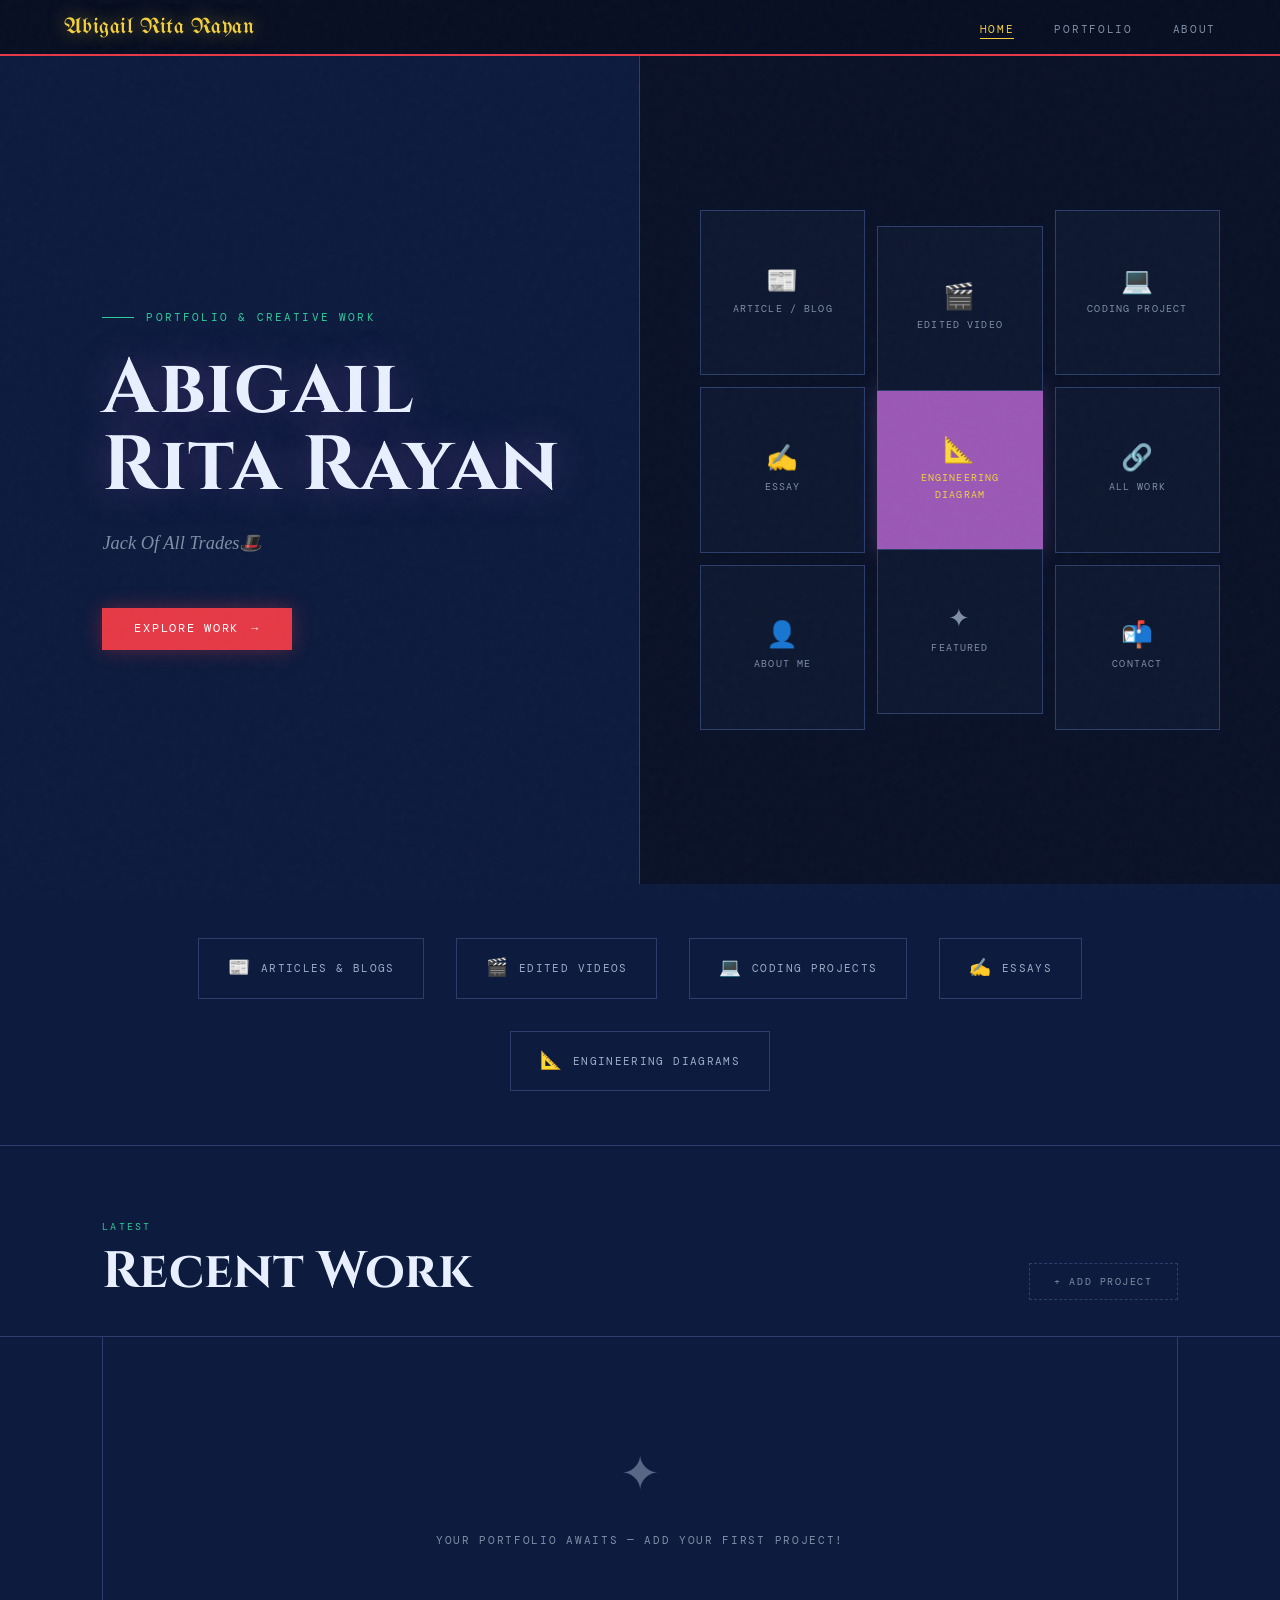
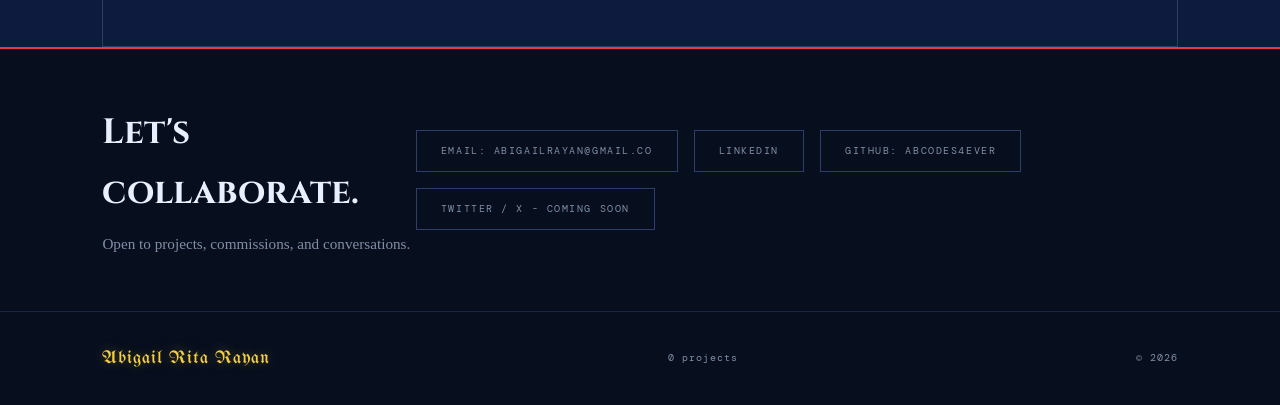
==== index.html @ 6e8ebcd8 "Implement permanent project saving, loading functionality in the portfolio and deleted mock projects" ====
<!DOCTYPE html>
<html lang="en">
<head>
  <meta charset="UTF-8" />
  <meta name="viewport" content="width=device-width, initial-scale=1.0"/>
  <title>Abigail Rita Rayan</title>
  <link rel="preconnect" href="https://fonts.googleapis.com">
  <link href="https://fonts.googleapis.com/css2?family=UnifrakturMaguntia&family=Cinzel:wght@400;600;700&family=IM+Fell+English:ital@0;1&family=DM+Mono:wght@300;400;500&display=swap" rel="stylesheet">
  <link rel="stylesheet" href="style.css">
</head>
<body>

<!-- NAV -->
<nav>
  <div class="nav-logo" onclick="showPage('home')">Abigail Rita Rayan</div>
  <ul class="nav-links">
    <li><a onclick="showPage('home')" id="nav-home" class="active">Home</a></li>
    <li><a onclick="showPage('portfolio')" id="nav-portfolio">Portfolio</a></li>
    <li><a onclick="showPage('about')" id="nav-about">About</a></li>
  </ul>
</nav>

<!-- ══════════════════════════════════════
     HOME PAGE
══════════════════════════════════════ -->
<div id="page-home" class="page active">

  <section class="hero">
    <div class="hero-left">
      <div class="hero-eyebrow">Portfolio & Creative Work</div>
      <h1 class="hero-title">Abigail Rita Rayan</h1>
      <p class="hero-subtitle">Jack Of All Trades🎩</p>
      <button class="hero-cta" onclick="showPage('portfolio')">
        Explore Work <span class="arrow">→</span>
      </button>
    </div>
    <div class="hero-right">
      <div class="hero-grid-art" id="hero-grid">
        <!-- Cards injected by JS -->
      </div>
    </div>
  </section>

  <!-- Category strip -->
  <section style="padding: 6vh 8vw; border-bottom: 1px solid var(--border);">
    <div style="display:flex; gap:2rem; flex-wrap:wrap; align-items:center; justify-content:center;">
      <div class="cat-pill" data-filter="article" onclick="goToFilter('article')">
        <span>📰</span> Articles & Blogs
      </div>
      <div class="cat-pill" data-filter="video" onclick="goToFilter('video')">
        <span>🎬</span> Edited Videos
      </div>
      <div class="cat-pill" data-filter="code" onclick="goToFilter('code')">
        <span>💻</span> Coding Projects
      </div>
      <div class="cat-pill" data-filter="essay" onclick="goToFilter('essay')">
        <span>✍️</span> Essays
      </div>
      <div class="cat-pill" data-filter="diagram" onclick="goToFilter('diagram')">
        <span>📐</span> Engineering Diagrams
      </div>
    </div>
  </section>

  <style>
    .cat-pill {
      display: flex; align-items: center; gap: 0.6rem;
      font-family: 'DM Mono', monospace;
      font-size: 0.7rem; letter-spacing: 0.12em; text-transform: uppercase;
      padding: 0.9rem 1.8rem;
      border: 1px solid var(--border);
      color: #9aaec8;
      cursor: pointer;
      transition: all 0.2s;
    }
    .cat-pill:hover { background: var(--slate); color: #fff; border-color: var(--slate); box-shadow: 0 0 16px rgba(155,89,182,0.3); }
    .cat-pill span { font-size: 1.1rem; }
  </style>

  <!-- Recent Work Preview -->
  <section>
    <div class="section-header">
      <div>
        <div class="section-label">Latest</div>
        <h2 class="section-title">Recent Work</h2>
      </div>
      <button class="add-project-btn" onclick="openModal()">+ Add Project</button>
    </div>
    <div class="portfolio-grid" id="home-preview-grid">
      <!-- filled by JS -->
    </div>
  </section>

  <div class="contact-strip">
    <div class="contact-left">
      <h3>Let's collaborate.</h3>
      <p>Open to projects, commissions, and conversations.</p>
    </div>
    <div class="contact-links">
      <a class="contact-link" href="mailto:abigailrayan@gmail.com">Email: abigailrayan@gmail.co</a>
      <a class="contact-link" href="https://www.linkedin.com/in/abigail-rita-rayan-aa536a3a2?utm_source=share_via&utm_content=profile&utm_medium=member_android">LinkedIn</a>
      <a class="contact-link" href="https://github.com/Abcodes4ever">GitHub: Abcodes4ever</a>
      <a class="contact-link" href="#">Twitter / X - Coming Soon </a>
    </div>
  </div>

  <footer>
    <span class="footer-logo">Abigail Rita Rayan</span>
    <span id="footer-count-home"></span>
    <span>© <span id="year"></span></span>
  </footer>
</div>

<!-- ══════════════════════════════════════
     PORTFOLIO PAGE
══════════════════════════════════════ -->
<div id="page-portfolio" class="page">
  <section>
    <div class="section-header">
      <div>
        <div class="section-label">All Work</div>
        <h2 class="section-title">Portfolio</h2>
      </div>
      <button class="add-project-btn" onclick="openModal()">+ Add Project</button>
    </div>
    <div class="filter-bar" id="filter-bar">
      <button class="filter-btn active" data-filter="all" onclick="applyFilter('all', this)">All</button>
      <button class="filter-btn" data-filter="article" onclick="applyFilter('article', this)">Articles & Blogs</button>
      <button class="filter-btn" data-filter="video" onclick="applyFilter('video', this)">Edited Videos</button>
      <button class="filter-btn" data-filter="code" onclick="applyFilter('code', this)">Coding</button>
      <button class="filter-btn" data-filter="essay" onclick="applyFilter('essay', this)">Essays</button>
      <button class="filter-btn" data-filter="diagram" onclick="applyFilter('diagram', this)">Engineering Diagrams</button>
    </div>
    <div class="portfolio-grid" id="portfolio-grid">
    </div>
  </section>

  <footer>
    <span class="footer-logo">Abigail Rita Rayan</span>
    <span id="footer-count-portfolio"></span>
    <span>© <span class="year-span"></span></span>
  </footer>
</div>

<!-- ══════════════════════════════════════
     ABOUT PAGE
══════════════════════════════════════ -->
<div id="page-about" class="page">

  <section class="about-hero">
    <div class="about-left">
      <h1 class="about-name">Hello,<br>I'm <em>Abigail Rita Rayan</em>.</h1>
      <p class="about-tagline">Writer · Engineer · Artist · Builder</p>
      <div class="about-bio">
        <p>Hey there! I'm a passionate young digital artisan (programmer), who loves to craft functional masterpieces using various programming languages (preferably Python).</p>
        <p>With aspirations to make the world a better place, I often try my best to come up with ideas that helps people.</p>
        <p>My background, what drives me, and what I love to create, this portfolio holds it all. <em>Jack of all trades, master of curiosity.</em></p>
        <p><em>Jack of all trades, master of curiosity.</em></p>
        <p>Based in Coimbatore. Available everywhere.</p>
      </div>
    </div>
    <div class="about-right">
      <div style="position:relative; display:inline-block;">
        <div class="avatar-frame">
          <img id="profile-photo" src="" alt="Your Photo"
            style="width:100%;height:100%;object-fit:cover;display:none;">
          <span id="avatar-emoji" style="font-size:5rem;">🧑‍💻</span>
          <label for="photo-upload" title="Upload your photo"
            style="position:absolute;bottom:10px;right:10px;background:var(--rust);color:#fff;
            font-family:'DM Mono',monospace;font-size:0.6rem;letter-spacing:0.1em;
            padding:5px 10px;cursor:pointer;opacity:0.85;transition:opacity 0.2s;">
            + PHOTO
          </label>
          <input type="file" id="photo-upload" accept="image/*" style="display:none;"
            onchange="uploadPhoto(event)">
        </div>
        <div class="avatar-caption">This is me!</div>
      </div>
    </div>
  </section>

  <!-- Skills -->
  <section>
    <div class="section-header">
      <div>
        <div class="section-label">Expertise</div>
        <h2 class="section-title">Skills & Disciplines</h2>
      </div>
    </div>
    <div class="skills-grid">
      <div class="skill-item">
        <div class="skill-icon">📰</div>
        <div class="skill-name">Writing & Blogging</div>
        <div class="skill-desc">Long-form articles, research-backed essays, and engaging blog content across varied subjects.</div>
      </div>
      <div class="skill-item">
        <div class="skill-icon">🎬</div>
        <div class="skill-name">Video Editing</div>
        <div class="skill-desc">Post-production, motion graphics, color grading, and narrative storytelling through film.</div>
      </div>
      <div class="skill-item">
        <div class="skill-icon">💻</div>
        <div class="skill-name">Software Development</div>
        <div class="skill-desc">Full-stack web apps, scripts, tools, and open-source contributions. Clean code, clear purpose.</div>
      </div>
      <div class="skill-item">
        <div class="skill-icon">✍️</div>
        <div class="skill-name">Academic Writing</div>
        <div class="skill-desc">Rigorous essays, critical analyses, and well-structured arguments on complex topics.</div>
      </div>
      <div class="skill-item">
        <div class="skill-icon">📐</div>
        <div class="skill-name">Engineering Graphics</div>
        <div class="skill-desc">Technical diagrams, CAD drawings, schematics, and process flow illustrations.</div>
      </div>
      <div class="skill-item">
        <div class="skill-icon">🔭</div>
        <div class="skill-name">Research & Analysis</div>
        <div class="skill-desc">Cross-domain curiosity, systematic investigation, and clear synthesis of complex ideas.</div>
      </div>
    </div>
  </section>

  <!-- Timeline -->
  <section>
    <div class="section-header">
      <div>
        <div class="section-label">Journey</div>
        <h2 class="section-title">Timeline</h2>
      </div>
    </div>
    <div class="timeline">
      <div class="timeline-item">
        <div class="timeline-year">2024 –</div>
        <div class="timeline-content">
          <h4>Current Role / Project</h4>
          <p>Describe what you're working on right now. Replace this with your current focus.</p>
        </div>
      </div>
      <div class="timeline-item">
        <div class="timeline-year">2022</div>
        <div class="timeline-content">
          <h4>Notable Achievement</h4>
          <p>A milestone project, publication, launch, or position worth highlighting here.</p>
        </div>
      </div>
      <div class="timeline-item">
        <div class="timeline-year">2020</div>
        <div class="timeline-content">
          <h4>Education / Turning Point</h4>
          <p>Your academic background, a formative experience, or when you first discovered your passions.</p>
        </div>
      </div>
    </div>
  </section>

  <div class="contact-strip">
    <div class="contact-left">
      <h3>Work with me.</h3>
      <p>Collaborations, commissions, and conversations welcome.</p>
    </div>
    <div class="contact-links">
      <a class="contact-link" href="mailto:abigailrayan@gmail.com">Email: abigailrayan@gmail.co</a>
      <a class="contact-link" href="https://www.linkedin.com/in/abigail-rita-rayan-aa536a3a2?utm_source=share_via&utm_content=profile&utm_medium=member_android">LinkedIn</a>
      <a class="contact-link" href="https://github.com/Abcodes4ever">GitHub: Abcodes4ever</a>
      <a class="contact-link" href="#">Twitter / X - Coming Soon </a>
    </div>
  </div>

  <footer>
    <span class="footer-logo">Abigail Rita Rayan</span>
    <span>Portfolio & Bio</span>
    <span>© <span class="year-span"></span></span>
  </footer>
</div>

<!-- ══════════════════════════════════════
     ADD PROJECT MODAL
══════════════════════════════════════ -->
<div class="modal-overlay" id="modal-overlay" onclick="closeModalOnOverlay(event)">
  <div class="modal">
    <div class="modal-header">
      <span class="modal-title">Add New Project</span>
      <button class="modal-close" onclick="closeModal()">✕</button>
    </div>
    <div class="modal-body">
      <div class="form-group">
        <label class="form-label">Project Title *</label>
        <input class="form-input" id="inp-title" placeholder="e.g. The Geometry of Sound" />
      </div>
      <div class="form-row">
        <div class="form-group">
          <label class="form-label">Category *</label>
          <select class="form-select" id="inp-type">
            <option value="article">Article / Blog</option>
            <option value="video">Edited Video</option>
            <option value="code">Coding Project</option>
            <option value="essay">Essay</option>
            <option value="diagram">Engineering Diagram</option>
          </select>
        </div>
        <div class="form-group">
          <label class="form-label">Date</label>
          <input class="form-input" id="inp-date" type="month" />
        </div>
      </div>
      <div class="form-group">
        <label class="form-label">Short Description</label>
        <textarea class="form-textarea" id="inp-desc" placeholder="A sentence or two about this project…"></textarea>
      </div>
      <div class="form-row">
        <div class="form-group">
          <label class="form-label">Tags (comma-separated)</label>
          <input class="form-input" id="inp-tags" placeholder="e.g. React, Audio, Design" />
        </div>
        <div class="form-group">
          <label class="form-label">Link (optional)</label>
          <input class="form-input" id="inp-link" placeholder="https://…" />
        </div>
      </div>
      <div class="form-group" style="display:flex; align-items:center; gap:0.75rem;">
        <input type="checkbox" id="inp-featured" style="width:16px;height:16px;accent-color:var(--rust);" />
        <label class="form-label" for="inp-featured" style="margin:0; cursor:pointer;">Feature this project (wide card)</label>
      </div>
      <button class="btn-primary" onclick="addProject()">Add to Portfolio →</button>
    </div>
  </div>
</div>

<script>
  // ── STATE ──────────────────────────────────────────
  const TYPE_META = {
    article:  { label: 'Article / Blog',       dot: 'dot-article',  text: 'type-text-article',  emoji: '📰' },
    video:    { label: 'Edited Video',         dot: 'dot-video',    text: 'type-text-video',    emoji: '🎬' },
    code:     { label: 'Coding Project',       dot: 'dot-code',     text: 'type-text-code',     emoji: '💻' },
    essay:    { label: 'Essay',                dot: 'dot-essay',    text: 'type-text-essay',    emoji: '✍️' },
    diagram:  { label: 'Engineering Diagram',  dot: 'dot-diagram',  text: 'type-text-diagram',  emoji: '📐' },
  };

  let projects = [];

  let currentFilter = 'all';
  let nextId = 6;

  // ── NAV & PAGES ────────────────────────────────────
  function showPage(name) {
    document.querySelectorAll('.page').forEach(p => p.classList.remove('active'));
    document.querySelectorAll('.nav-links a').forEach(a => a.classList.remove('active'));
    document.getElementById('page-' + name).classList.add('active');
    document.getElementById('nav-' + name).classList.add('active');
    window.scrollTo({ top: 0, behavior: 'instant' });
    if (name === 'home')      renderHomePreview();
    if (name === 'portfolio') renderPortfolio(currentFilter);
  }

  function goToFilter(filter) {
    currentFilter = filter;
    showPage('portfolio');
    // set active filter button
    document.querySelectorAll('.filter-btn').forEach(b => {
      b.classList.toggle('active', b.dataset.filter === filter);
    });
    renderPortfolio(filter);
  }

  // ── HERO GRID ──────────────────────────────────────
  function buildHeroGrid() {
    const types = Object.entries(TYPE_META);
    const grid = document.getElementById('hero-grid');
    const items = [
      ...types.map(([k,v]) => ({ emoji: v.emoji, label: v.label, filter: k })),
      { emoji: '🔗', label: 'All Work', filter: 'all' },
      { emoji: '👤', label: 'About Me', filter: '__about' },
      { emoji: '✦', label: 'Featured', filter: '__featured' },
      { emoji: '📬', label: 'Contact', filter: '__contact' },
    ];
    // pick 9
    const pick = [...items].slice(0, 9);
    grid.innerHTML = pick.map(item => `
      <div class="grid-card" onclick="heroCardClick('${item.filter}')">
        <span class="icon">${item.emoji}</span>
        <span>${item.label}</span>
      </div>
    `).join('');
  }

  function heroCardClick(filter) {
    if (filter === '__about')   { showPage('about'); return; }
    if (filter === '__contact') { showPage('about'); return; }
    if (filter === '__featured') { currentFilter = 'all'; showPage('portfolio'); return; }
    currentFilter = filter;
    showPage('portfolio');
    document.querySelectorAll('.filter-btn').forEach(b => {
      b.classList.toggle('active', b.dataset.filter === filter);
    });
    renderPortfolio(filter);
  }

  // ── RENDER CARDS ───────────────────────────────────
  function cardHTML(p) {
    const m = TYPE_META[p.type];
    const tagsHTML = (p.tags || []).map(t => `<span class="tag">${t}</span>`).join('');
    const dateStr = p.date ? p.date.replace('-', ' / ') : '';
    if (p.featured) {
      return `
        <div class="project-card featured" onclick="cardClick('${p.link}')">
          <div class="featured-left">
            <span class="featured-badge">Featured</span>
            <div class="card-type">
              <span class="type-dot ${m.dot}"></span>
              <span class="${m.text}">${m.label}</span>
            </div>
            <h2 class="featured-title">${p.title}</h2>
            <div class="card-tags">${tagsHTML}</div>
          </div>
          <div>
            <p class="card-desc">${p.desc}</p>
            <div class="card-meta">
              <span>${dateStr}</span>
              <span>${p.link && p.link !== '#' ? '↗ View Project' : 'No link yet'}</span>
            </div>
          </div>
        </div>`;
    }
    return `
      <div class="project-card" onclick="cardClick('${p.link}')">
        <div class="card-type">
          <span class="type-dot ${m.dot}"></span>
          <span class="${m.text}">${m.label}</span>
        </div>
        <h3 class="card-title">${p.title}</h3>
        <p class="card-desc">${p.desc}</p>
        <div class="card-tags">${tagsHTML}</div>
        <div class="card-meta">
          <span>${dateStr}</span>
          <span>${p.link && p.link !== '#' ? '↗ View' : ''}</span>
        </div>
      </div>`;
  }

  function cardClick(link) {
    if (link && link !== '#') window.open(link, '_blank');
  }

  function renderPortfolio(filter) {
    const grid = document.getElementById('portfolio-grid');
    const filtered = filter === 'all' ? projects : projects.filter(p => p.type === filter);
    if (filtered.length === 0) {
      grid.innerHTML = `<div class="empty-state"><div class="icon">📂</div><p>No projects in this category yet — add one!</p></div>`;
    } else {
      grid.innerHTML = filtered.map(cardHTML).join('');
    }
    updateFooterCounts();
  }

  function renderHomePreview() {
    const grid = document.getElementById('home-preview-grid');
    const preview = projects.slice(0, 4);
    grid.innerHTML = preview.length ? preview.map(cardHTML).join('') : `<div class="empty-state"><div class="icon">✦</div><p>Your portfolio awaits — add your first project!</p></div>`;
    updateFooterCounts();
  }

  function updateFooterCounts() {
    const t = projects.length;
    document.getElementById('footer-count-home').textContent = `${t} project${t !== 1 ? 's' : ''}`;
    document.getElementById('footer-count-portfolio').textContent = `${t} project${t !== 1 ? 's' : ''}`;
  }

  // ── FILTER ─────────────────────────────────────────
  function applyFilter(filter, btn) {
    currentFilter = filter;
    document.querySelectorAll('.filter-btn').forEach(b => b.classList.remove('active'));
    btn.classList.add('active');
    renderPortfolio(filter);
  }

  // ── MODAL ──────────────────────────────────────────
  function openModal() {
    document.getElementById('modal-overlay').classList.add('open');
  }

  function closeModal() {
    document.getElementById('modal-overlay').classList.remove('open');
  }

  function closeModalOnOverlay(e) {
    if (e.target === document.getElementById('modal-overlay')) closeModal();
  }

  function addProject() {
    const title = document.getElementById('inp-title').value.trim();
    if (!title) { alert('Please enter a project title.'); return; }
    const type     = document.getElementById('inp-type').value;
    const date     = document.getElementById('inp-date').value;
    const desc     = document.getElementById('inp-desc').value.trim() || 'No description provided.';
    const tagsRaw  = document.getElementById('inp-tags').value;
    const link     = document.getElementById('inp-link').value.trim() || '#';
    const featured = document.getElementById('inp-featured').checked;
    const tags     = tagsRaw.split(',').map(t => t.trim()).filter(Boolean);

    if (featured) projects.forEach(p => p.featured = false);

    projects.unshift({ id: nextId++, title, type, desc, tags, date, link, featured });

    saveProjects(); // 👈 new line

    ['inp-title','inp-date','inp-desc','inp-tags','inp-link'].forEach(id => document.getElementById(id).value = '');
    document.getElementById('inp-featured').checked = false;
    document.getElementById('inp-type').value = 'article';

    closeModal();
    renderHomePreview();
    renderPortfolio(currentFilter);
  }

  // ── SAVING PROJECT UPLOADS ─────────────────────────
  function saveProjects() {
    localStorage.setItem('joat_projects', JSON.stringify(projects));
  }

  function loadProjects() {
    const saved = localStorage.getItem('joat_projects');
    if (saved) {
      projects = JSON.parse(saved);
      nextId = projects.length ? Math.max(...projects.map(p => p.id)) + 1 : 1;
    }
  }

  // ── PROFILE PHOTO UPLOAD ─────────────────────────
  function uploadPhoto(event) {
    const file = event.target.files[0];
    if (!file) return;
    const reader = new FileReader();
    reader.onload = function(e) {
      const img = document.getElementById('profile-photo');
      const emoji = document.getElementById('avatar-emoji');
      img.src = e.target.result;
      img.style.display = 'block';
      emoji.style.display = 'none';
      localStorage.setItem('profilePhoto', e.target.result); // 👈 saves the photo
    };
    reader.readAsDataURL(file);
  }

  // ── INIT ───────────────────────────────────────────
  loadProjects();
  document.getElementById('year').textContent = new Date().getFullYear();
  const savedPhoto = localStorage.getItem('profilePhoto');
  if (savedPhoto) {
    const img = document.getElementById('profile-photo');
    const emoji = document.getElementById('avatar-emoji');
    img.src = savedPhoto;
    img.style.display = 'block';
    emoji.style.display = 'none';
  }
  document.querySelectorAll('.year-span').forEach(s => s.textContent = new Date().getFullYear());
  buildHeroGrid();
  renderHomePreview();
  updateFooterCounts();
</script>
</body>
</html>
---- style.css ----
:root {
    /* Alice in Wonderland palette */
    --ink: #1a0a2e;           /* deep night violet */
    --paper: #0d1b3e;         /* midnight blue */
    --cream: #122040;         /* deep royal blue */
    --rust: #e63946;          /* Queen of Hearts red */
    --gold: #f4d03f;          /* Cheshire grin yellow */
    --sage: #2ecc9a;          /* Wonderland teal */
    --slate: #9b59b6;         /* Mad Hatter purple */
    --muted: #7f8fa6;         /* faded looking-glass */
    --border: #2c3e6b;        /* moonlit border */
    --card-bg: #111a38;       /* card table deep blue */
}

* { margin: 0; padding: 0; box-sizing: border-box; }

html { scroll-behavior: smooth; }

body {
    background: var(--paper);
    color: #c8d8f0;
    font-family: 'IM Fell English', serif;
    font-size: 18px;
    line-height: 1.7;
    overflow-x: hidden;
}

/* ── NOISE TEXTURE OVERLAY ── */
body::before {
    content: '';
    position: fixed;
    inset: 0;
    background-image: url("data:image/svg+xml,%3Csvg viewBox='0 0 200 200' xmlns='http://www.w3.org/2000/svg'%3E%3Cfilter id='n'%3E%3CfeTurbulence type='fractalNoise' baseFrequency='0.65' numOctaves='4' stitchTiles='stitch'/%3E%3C/filter%3E%3Crect width='100%25' height='100%25' filter='url(%23n)' opacity='0.06'/%3E%3C/svg%3E");
    pointer-events: none;
    z-index: 9999;
    opacity: 0.35;
}

/* ── PAGE WRAPPER ── */
.page { display: none; animation: fadeIn 0.5s ease; }
.page.active { display: block; }

@keyframes fadeIn {
    from { opacity: 0; transform: translateY(12px); }
    to   { opacity: 1; transform: translateY(0); }
}

/* ── NAV ── */
nav {
    position: sticky;
    top: 0;
    z-index: 100;
    background: #080f22;
    color: #c8d8f0;
    display: flex;
    align-items: center;
    justify-content: space-between;
    padding: 0 5vw;
    height: 56px;
    border-bottom: 2px solid var(--rust);
}

.nav-logo {
    font-family: 'UnifrakturMaguntia', cursive;
    font-size: 1.4rem;
    color: var(--gold);
    cursor: pointer;
    letter-spacing: 0.02em;
    text-shadow: 0 0 18px rgba(244,208,63,0.5);
}

.nav-links {
    display: flex;
    gap: 2.5rem;
    list-style: none;
}

.nav-links a {
    font-family: 'DM Mono', monospace;
    font-size: 0.7rem;
    color: #7f8fa6;
    text-decoration: none;
    letter-spacing: 0.15em;
    text-transform: uppercase;
    cursor: pointer;
    transition: color 0.2s;
    padding-bottom: 2px;
    border-bottom: 1px solid transparent;
}

.nav-links a:hover, .nav-links a.active {
    color: var(--gold);
    border-bottom-color: var(--gold);
}

/* ── HERO ── */
.hero {
    min-height: 92vh;
    display: grid;
    grid-template-columns: 1fr 1fr;
    position: relative;
    overflow: hidden;
}

.hero-left {
    padding: 10vh 5vw 8vh 8vw;
    display: flex;
    flex-direction: column;
    justify-content: center;
    border-right: 1px solid var(--border);
    position: relative;
}

.hero-eyebrow {
    font-family: 'DM Mono', monospace;
    font-size: 0.68rem;
    letter-spacing: 0.2em;
    text-transform: uppercase;
    color: var(--sage);
    margin-bottom: 1.5rem;
    display: flex;
    align-items: center;
    gap: 0.75rem;
}

.hero-eyebrow::before {
    content: '';
    display: inline-block;
    width: 32px;
    height: 1px;
    background: var(--sage);
}

.hero-title {
    font-family: 'Cinzel', serif;
    font-size: clamp(3rem, 6vw, 5.5rem);
    font-weight: 700;
    line-height: 1.0;
    letter-spacing: 0.02em;
    margin-bottom: 1.5rem;
    color: #e8f0ff;
    text-shadow: 0 0 40px rgba(155,89,182,0.4);
}

.hero-title em {
    font-style: italic;
    color: var(--rust);
    text-shadow: 0 0 30px rgba(230,57,70,0.5);
}

.hero-subtitle {
    font-size: 1.15rem;
    color: #7f8fa6;
    font-style: italic;
    max-width: 380px;
    margin-bottom: 3rem;
}

.hero-cta {
    display: inline-flex;
    align-items: center;
    gap: 0.75rem;
    background: var(--rust);
    color: #fff;
    padding: 0.85rem 2rem;
    font-family: 'DM Mono', monospace;
    font-size: 0.72rem;
    letter-spacing: 0.15em;
    text-transform: uppercase;
    cursor: pointer;
    border: none;
    transition: background 0.2s, box-shadow 0.2s;
    text-decoration: none;
    width: fit-content;
    box-shadow: 0 0 20px rgba(230,57,70,0.35);
}

.hero-cta:hover { background: #c0392b; box-shadow: 0 0 30px rgba(230,57,70,0.6); }

.hero-cta .arrow { transition: transform 0.2s; }
.hero-cta:hover .arrow { transform: translateX(4px); }

.hero-right {
    position: relative;
    background: #0a1228;
    display: flex;
    align-items: center;
    justify-content: center;
    overflow: hidden;
}

.hero-graphic {
    width: 100%;
    height: 100%;
    display: flex;
    align-items: center;
    justify-content: center;
}

.hero-grid-art {
    display: grid;
    grid-template-columns: repeat(3, 1fr);
    gap: 12px;
    padding: 60px;
    width: 100%;
}

.grid-card {
    aspect-ratio: 1;
    border: 1px solid var(--border);
    background: #0e1830;
    display: flex;
    flex-direction: column;
    align-items: center;
    justify-content: center;
    gap: 8px;
    font-family: 'DM Mono', monospace;
    font-size: 0.6rem;
    letter-spacing: 0.12em;
    text-transform: uppercase;
    color: #7f8fa6;
    cursor: pointer;
    transition: all 0.25s ease;
    padding: 16px;
    text-align: center;
}

.grid-card:hover {
    background: var(--rust);
    color: #fff;
    border-color: var(--rust);
    transform: scale(1.03);
    box-shadow: 0 0 24px rgba(230,57,70,0.4);
}

.grid-card .icon {
    font-size: 1.6rem;
    line-height: 1;
}

.grid-card:nth-child(2) { transform: translateY(16px); }
.grid-card:nth-child(5) { background: var(--slate); color: var(--gold); border-color: var(--slate); box-shadow: 0 0 20px rgba(155,89,182,0.3); }
.grid-card:nth-child(8) { transform: translateY(-16px); }

.grid-card:nth-child(2):hover,
.grid-card:nth-child(5):hover { transform: translateY(16px) scale(1.03); }
.grid-card:nth-child(8):hover { transform: translateY(-16px) scale(1.03); }

/* ── SECTION COMMON ── */
.section-header {
    padding: 8vh 8vw 4vh;
    border-bottom: 1px solid var(--border);
    display: flex;
    align-items: flex-end;
    justify-content: space-between;
}

.section-label {
    font-family: 'DM Mono', monospace;
    font-size: 0.65rem;
    letter-spacing: 0.2em;
    text-transform: uppercase;
    color: var(--sage);
    margin-bottom: 0.5rem;
}

.section-title {
    font-family: 'Cinzel', serif;
    font-size: clamp(2rem, 4vw, 3.2rem);
    font-weight: 700;
    line-height: 1.1;
    color: #e8f0ff;
}

.section-count {
    font-family: 'DM Mono', monospace;
    font-size: 0.65rem;
    color: #7f8fa6;
    letter-spacing: 0.1em;
}

/* ── FILTER BAR ── */
.filter-bar {
    display: flex;
    gap: 0;
    padding: 0 8vw;
    border-bottom: 1px solid var(--border);
    overflow-x: auto;
}

.filter-btn {
    font-family: 'DM Mono', monospace;
    font-size: 0.65rem;
    letter-spacing: 0.15em;
    text-transform: uppercase;
    padding: 1rem 1.5rem;
    border: none;
    background: none;
    color: #7f8fa6;
    cursor: pointer;
    border-bottom: 2px solid transparent;
    transition: all 0.2s;
    white-space: nowrap;
}

.filter-btn:hover { color: #c8d8f0; }
.filter-btn.active {
    color: #e8f0ff;
    border-bottom-color: var(--gold);
}

/* ── PORTFOLIO GRID ── */
.portfolio-grid {
    display: grid;
    grid-template-columns: repeat(auto-fill, minmax(320px, 1fr));
    gap: 0;
    border-left: 1px solid var(--border);
    margin: 0 8vw;
}

.project-card {
    border-right: 1px solid var(--border);
    border-bottom: 1px solid var(--border);
    padding: 2.5rem 2rem;
    transition: background 0.2s;
    cursor: pointer;
    position: relative;
    overflow: hidden;
}

.project-card::before {
    content: '';
    position: absolute;
    top: 0; left: 0;
    width: 3px;
    height: 0;
    background: var(--slate);
    transition: height 0.3s ease;
}

.project-card:hover::before { height: 100%; }
.project-card:hover { background: #141f3d; }

.card-type {
    font-family: 'DM Mono', monospace;
    font-size: 0.6rem;
    letter-spacing: 0.18em;
    text-transform: uppercase;
    margin-bottom: 1rem;
    display: flex;
    align-items: center;
    gap: 0.5rem;
}

.type-dot {
    width: 6px;
    height: 6px;
    border-radius: 50%;
    flex-shrink: 0;
}

.dot-article  { background: #5dade2; }
.dot-video    { background: var(--rust); }
.dot-code     { background: var(--sage); }
.dot-essay    { background: var(--gold); }
.dot-diagram  { background: var(--slate); }

.type-text-article  { color: #5dade2; }
.type-text-video    { color: var(--rust); }
.type-text-code     { color: var(--sage); }
.type-text-essay    { color: var(--gold); }
.type-text-diagram  { color: #b39ddb; }

.card-title {
    font-family: 'Cinzel', serif;
    font-size: 1.1rem;
    font-weight: 600;
    line-height: 1.3;
    margin-bottom: 0.75rem;
    color: #d0e0ff;
}

.card-desc {
    font-size: 0.95rem;
    color: #7f8fa6;
    line-height: 1.6;
    margin-bottom: 1.5rem;
}

.card-meta {
    display: flex;
    align-items: center;
    justify-content: space-between;
    font-family: 'DM Mono', monospace;
    font-size: 0.6rem;
    color: var(--border);
    letter-spacing: 0.08em;
}

.card-tags {
    display: flex;
    gap: 6px;
    flex-wrap: wrap;
    margin-bottom: 1.2rem;
}

.tag {
    font-family: 'DM Mono', monospace;
    font-size: 0.58rem;
    letter-spacing: 0.1em;
    text-transform: uppercase;
    padding: 3px 8px;
    border: 1px solid var(--border);
    color: #7f8fa6;
}

/* ── FEATURED CARD (wide) ── */
.project-card.featured {
    grid-column: 1 / -1;
    display: grid;
    grid-template-columns: 1fr 2fr;
    gap: 3rem;
    padding: 3rem 2.5rem;
}

.featured-left {
    display: flex;
    flex-direction: column;
    justify-content: center;
}

.featured-badge {
    font-family: 'DM Mono', monospace;
    font-size: 0.58rem;
    letter-spacing: 0.18em;
    text-transform: uppercase;
    background: var(--rust);
    color: var(--paper);
    padding: 4px 10px;
    width: fit-content;
    margin-bottom: 1rem;
}

.featured-title {
    font-family: 'Cinzel', serif;
    font-size: clamp(1.6rem, 3vw, 2.4rem);
    font-weight: 700;
    line-height: 1.1;
    margin-bottom: 1rem;
    color: #e8f0ff;
}

/* ── ABOUT PAGE ── */
.about-hero {
    display: grid;
    grid-template-columns: 1fr 1fr;
    min-height: 80vh;
    border-bottom: 1px solid var(--border);
}

.about-left {
    padding: 10vh 5vw 8vh 8vw;
    border-right: 1px solid var(--border);
    display: flex;
    flex-direction: column;
    justify-content: center;
}

.about-name {
    font-family: 'Cinzel', serif;
    font-size: clamp(3rem, 6vw, 5rem);
    font-weight: 700;
    line-height: 1.0;
    margin-bottom: 0.5rem;
    color: #e8f0ff;
}

.about-name em { font-style: italic; color: var(--rust); text-shadow: 0 0 20px rgba(230,57,70,0.4); }

.about-tagline {
    font-family: 'DM Mono', monospace;
    font-size: 0.72rem;
    letter-spacing: 0.18em;
    text-transform: uppercase;
    color: var(--sage);
    margin-bottom: 2.5rem;
}

.about-bio {
    font-size: 1.1rem;
    line-height: 1.85;
    color: #9aaec8;
    max-width: 500px;
}

.about-bio p + p { margin-top: 1.2rem; }

.about-right {
    background: #0a1228;
    display: flex;
    align-items: center;
    justify-content: center;
    padding: 6vh 6vw;
}

.avatar-frame {
    width: 260px;
    height: 320px;
    border: 2px solid var(--slate);
    position: relative;
    background: #0e1830;
    display: flex;
    align-items: center;
    justify-content: center;
    font-size: 5rem;
    box-shadow: 0 0 40px rgba(155,89,182,0.25);
}

.avatar-frame::before {
    content: '';
    position: absolute;
    top: 12px; left: 12px;
    right: -12px; bottom: -12px;
    border: 1px solid var(--border);
    z-index: -1;
}

.avatar-caption {
    position: absolute;
    bottom: -2.5rem;
    left: 0; right: 0;
    text-align: center;
    font-family: 'DM Mono', monospace;
    font-size: 0.62rem;
    letter-spacing: 0.15em;
    text-transform: uppercase;
    color: #7f8fa6;
}

/* ── SKILLS SECTION ── */
.skills-grid {
    display: grid;
    grid-template-columns: repeat(auto-fill, minmax(220px, 1fr));
    border-left: 1px solid var(--border);
    margin: 0 8vw;
}

.skill-item {
    border-right: 1px solid var(--border);
    border-bottom: 1px solid var(--border);
    padding: 2rem;
}

.skill-icon { font-size: 1.8rem; margin-bottom: 0.75rem; }

.skill-name {
    font-family: 'Cinzel', serif;
    font-size: 1rem;
    font-weight: 600;
    margin-bottom: 0.4rem;
    color: #d0e0ff;
}

.skill-desc {
    font-size: 0.88rem;
    color: #7f8fa6;
    line-height: 1.5;
}

/* ── TIMELINE ── */
.timeline {
    padding: 6vh 8vw;
}

.timeline-item {
    display: grid;
    grid-template-columns: 100px 1fr;
    gap: 2rem;
    padding: 2rem 0;
    border-bottom: 1px solid var(--border);
}

.timeline-year {
    font-family: 'DM Mono', monospace;
    font-size: 0.8rem;
    color: var(--gold);
    letter-spacing: 0.1em;
    padding-top: 4px;
}

.timeline-content h4 {
    font-family: 'Cinzel', serif;
    font-size: 1rem;
    font-weight: 600;
    margin-bottom: 0.3rem;
    color: #d0e0ff;
}

.timeline-content p {
    font-size: 0.95rem;
    color: #7f8fa6;
}

/* ── CONTACT STRIP ── */
.contact-strip {
    background: #070e1e;
    color: #c8d8f0;
    padding: 6vh 8vw;
    display: flex;
    align-items: center;
    justify-content: space-between;
    border-top: 2px solid var(--rust);
}

.contact-left h3 {
    font-family: 'Cinzel', serif;
    font-size: clamp(1.5rem, 3vw, 2.2rem);
    font-weight: 700;
    margin-bottom: 0.5rem;
    color: #e8f0ff;
}

.contact-left p {
    font-size: 0.95rem;
    color: #7f8fa6;
}

.contact-links {
    display: flex;
    gap: 1rem;
    flex-wrap: wrap;
}

.contact-link {
    font-family: 'DM Mono', monospace;
    font-size: 0.65rem;
    letter-spacing: 0.15em;
    text-transform: uppercase;
    padding: 0.7rem 1.5rem;
    border: 1px solid var(--border);
    color: #7f8fa6;
    cursor: pointer;
    transition: all 0.2s;
    text-decoration: none;
}

.contact-link:hover {
    background: var(--rust);
    border-color: var(--rust);
    color: #fff;
    box-shadow: 0 0 16px rgba(230,57,70,0.4);
}

/* ── FOOTER ── */
footer {
    background: #070e1e;
    color: #7f8fa6;
    padding: 2rem 8vw;
    display: flex;
    align-items: center;
    justify-content: space-between;
    font-family: 'DM Mono', monospace;
    font-size: 0.62rem;
    letter-spacing: 0.1em;
    border-top: 1px solid #1a2444;
}

.footer-logo {
    font-family: 'UnifrakturMaguntia', cursive;
    color: var(--gold);
    font-size: 1.1rem;
    text-shadow: 0 0 12px rgba(244,208,63,0.35);
}

/* ── EMPTY STATE ── */
.empty-state {
    grid-column: 1 / -1;
    padding: 6rem 2rem;
    text-align: center;
    border-right: 1px solid var(--border);
    border-bottom: 1px solid var(--border);
}

.empty-state .icon { font-size: 3rem; margin-bottom: 1rem; opacity: 0.4; }
.empty-state p {
    font-family: 'DM Mono', monospace;
    font-size: 0.7rem;
    letter-spacing: 0.15em;
    text-transform: uppercase;
    color: #7f8fa6;
}

/* ── ADD PROJECT BTN ── */
.add-project-btn {
    display: inline-flex;
    align-items: center;
    gap: 0.5rem;
    font-family: 'DM Mono', monospace;
    font-size: 0.65rem;
    letter-spacing: 0.15em;
    text-transform: uppercase;
    padding: 0.7rem 1.5rem;
    border: 1px dashed var(--border);
    background: none;
    color: #7f8fa6;
    cursor: pointer;
    transition: all 0.2s;
}

.add-project-btn:hover {
    border-color: var(--gold);
    color: var(--gold);
}

/* ── MODAL ── */
.modal-overlay {
    display: none;
    position: fixed;
    inset: 0;
    background: rgba(7,14,30,0.85);
    z-index: 200;
    align-items: center;
    justify-content: center;
    backdrop-filter: blur(6px);
}

.modal-overlay.open { display: flex; }

.modal {
    background: #0d1b3e;
    width: min(600px, 92vw);
    max-height: 88vh;
    overflow-y: auto;
    border: 1px solid var(--border);
    box-shadow: 0 0 60px rgba(155,89,182,0.2);
    animation: fadeIn 0.25s ease;
}

.modal-header {
    padding: 2rem 2.5rem 1.5rem;
    border-bottom: 1px solid var(--border);
    display: flex;
    align-items: center;
    justify-content: space-between;
}

.modal-title {
    font-family: 'Cinzel', serif;
    font-size: 1.4rem;
    font-weight: 600;
    color: #e8f0ff;
}

.modal-close {
    background: none;
    border: none;
    font-size: 1.4rem;
    cursor: pointer;
    color: #7f8fa6;
    line-height: 1;
}

.modal-body { padding: 2rem 2.5rem; }

.form-group { margin-bottom: 1.5rem; }

.form-label {
    display: block;
    font-family: 'DM Mono', monospace;
    font-size: 0.62rem;
    letter-spacing: 0.15em;
    text-transform: uppercase;
    color: #7f8fa6;
    margin-bottom: 0.5rem;
}

.form-input, .form-select, .form-textarea {
    width: 100%;
    background: #111a38;
    border: 1px solid var(--border);
    padding: 0.75rem 1rem;
    font-family: 'IM Fell English', serif;
    font-size: 1rem;
    color: #c8d8f0;
    outline: none;
    transition: border-color 0.2s;
}

.form-input:focus, .form-select:focus, .form-textarea:focus {
    border-color: var(--slate);
}

.form-textarea { min-height: 100px; resize: vertical; }

.form-row { display: grid; grid-template-columns: 1fr 1fr; gap: 1rem; }

.btn-primary {
    background: var(--rust);
    color: #fff;
    border: none;
    padding: 0.85rem 2rem;
    font-family: 'DM Mono', monospace;
    font-size: 0.7rem;
    letter-spacing: 0.15em;
    text-transform: uppercase;
    cursor: pointer;
    transition: background 0.2s, box-shadow 0.2s;
    box-shadow: 0 0 16px rgba(230,57,70,0.3);
}

.btn-primary:hover { background: #c0392b; box-shadow: 0 0 24px rgba(230,57,70,0.5); }

/* ── RESPONSIVE ── */
@media (max-width: 768px) {
    .hero { grid-template-columns: 1fr; min-height: auto; }
    .hero-right { min-height: 50vw; }
    .hero-grid-art { padding: 30px; gap: 8px; }
    .about-hero { grid-template-columns: 1fr; }
    .about-right { min-height: 60vw; padding: 4vh 6vw; }
    .contact-strip { flex-direction: column; gap: 2rem; align-items: flex-start; }
    .project-card.featured { grid-template-columns: 1fr; }
    .nav-links { gap: 1.2rem; }
    .nav-links a { font-size: 0.62rem; }
    footer { flex-direction: column; gap: 1rem; text-align: center; }
    .section-header { flex-direction: column; align-items: flex-start; gap: 0.5rem; }
    .filter-bar { padding: 0 5vw; }
    .portfolio-grid { margin: 0 5vw; }
    .skills-grid { margin: 0 5vw; }
    .timeline { padding: 4vh 5vw; }
    .section-header { padding: 6vh 5vw 3vh; }
}
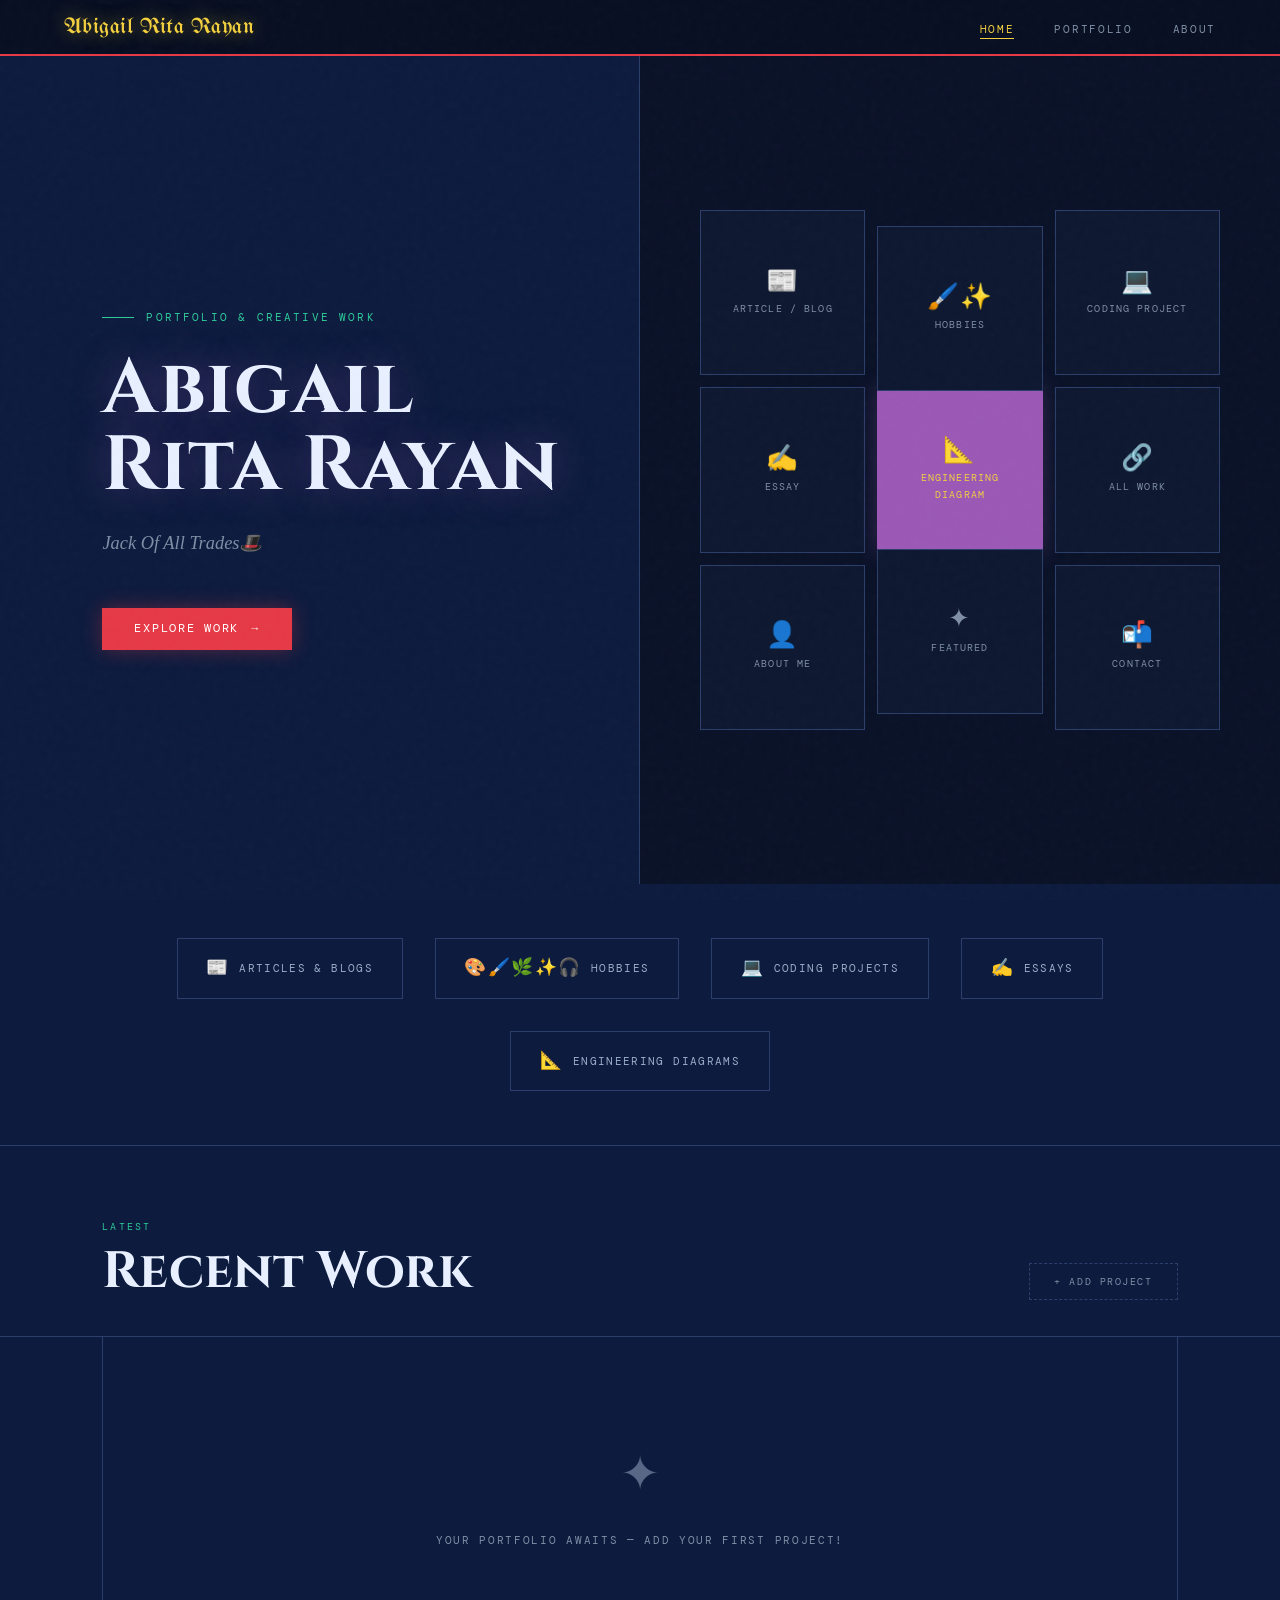
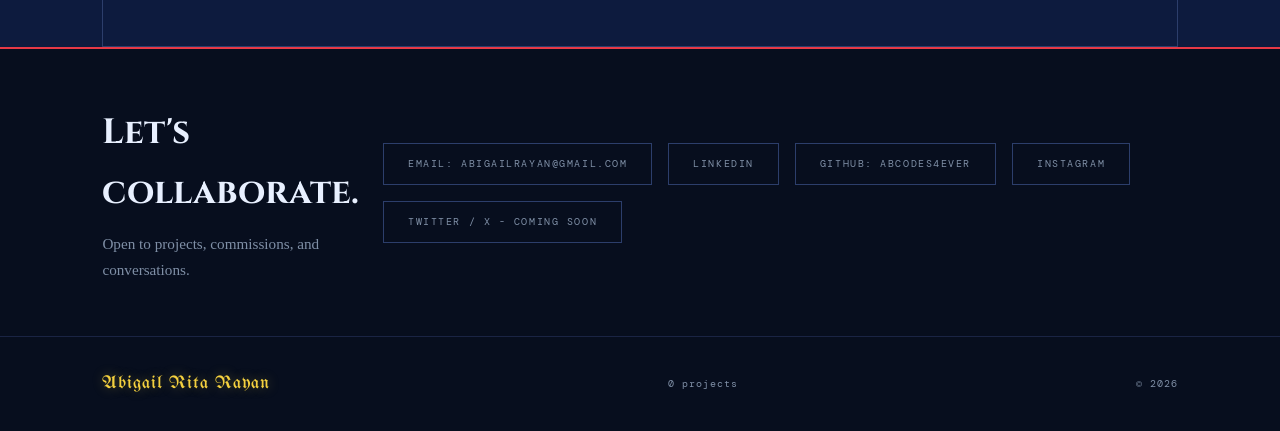
==== commit dd171e91: "Added Instagram link to contact section and added "Hobbies" category with a description in the skill" ====
--- a/index.html
+++ b/index.html
@@ -48,7 +48,7 @@
         <span>📰</span> Articles & Blogs
       </div>
       <div class="cat-pill" data-filter="video" onclick="goToFilter('video')">
-        <span>🎬</span> Edited Videos
+        <span>🎨🖌️🌿✨🎧</span> Hobbies
       </div>
       <div class="cat-pill" data-filter="code" onclick="goToFilter('code')">
         <span>💻</span> Coding Projects
@@ -97,9 +97,10 @@
       <p>Open to projects, commissions, and conversations.</p>
     </div>
     <div class="contact-links">
-      <a class="contact-link" href="mailto:abigailrayan@gmail.com">Email: abigailrayan@gmail.co</a>
+      <a class="contact-link" href="https://mailto:abigailrayan@gmail.com">Email: abigailrayan@gmail.com</a>
       <a class="contact-link" href="https://www.linkedin.com/in/abigail-rita-rayan-aa536a3a2?utm_source=share_via&utm_content=profile&utm_medium=member_android">LinkedIn</a>
       <a class="contact-link" href="https://github.com/Abcodes4ever">GitHub: Abcodes4ever</a>
+      <a class="contact-link" href="https://www.instagram.com/alice_not._.in_wonderland?igsh=MWt4ajdyOWY3OHo4dA==">Instagram</a>
       <a class="contact-link" href="#">Twitter / X - Coming Soon </a>
     </div>
   </div>
@@ -126,7 +127,7 @@
     <div class="filter-bar" id="filter-bar">
       <button class="filter-btn active" data-filter="all" onclick="applyFilter('all', this)">All</button>
       <button class="filter-btn" data-filter="article" onclick="applyFilter('article', this)">Articles & Blogs</button>
-      <button class="filter-btn" data-filter="video" onclick="applyFilter('video', this)">Edited Videos</button>
+      <button class="filter-btn" data-filter="video" onclick="applyFilter('video', this)">Hobbies</button>
       <button class="filter-btn" data-filter="code" onclick="applyFilter('code', this)">Coding</button>
       <button class="filter-btn" data-filter="essay" onclick="applyFilter('essay', this)">Essays</button>
       <button class="filter-btn" data-filter="diagram" onclick="applyFilter('diagram', this)">Engineering Diagrams</button>
@@ -153,8 +154,8 @@
       <p class="about-tagline">Writer · Engineer · Artist · Builder</p>
       <div class="about-bio">
         <p>Hey there! I'm a passionate young digital artisan (programmer), who loves to craft functional masterpieces using various programming languages (preferably Python).</p>
-        <p>With aspirations to make the world a better place, I often try my best to come up with ideas that helps people.</p>
-        <p>My background, what drives me, and what I love to create, this portfolio holds it all. <em>Jack of all trades, master of curiosity.</em></p>
+        <p>With aspirations to make the world a better place, I often try my best to come up with ideas that help people.</p>
+        <p>My background, what drives me, and what I love to create, this portfolio holds it all.</p>
         <p><em>Jack of all trades, master of curiosity.</em></p>
         <p>Based in Coimbatore. Available everywhere.</p>
       </div>
@@ -165,12 +166,15 @@
           <img id="profile-photo" src="" alt="Your Photo"
             style="width:100%;height:100%;object-fit:cover;display:none;">
           <span id="avatar-emoji" style="font-size:5rem;">🧑‍💻</span>
+
+          <!-- Must be deleted later-->
           <label for="photo-upload" title="Upload your photo"
             style="position:absolute;bottom:10px;right:10px;background:var(--rust);color:#fff;
             font-family:'DM Mono',monospace;font-size:0.6rem;letter-spacing:0.1em;
             padding:5px 10px;cursor:pointer;opacity:0.85;transition:opacity 0.2s;">
             + PHOTO
           </label>
+          
           <input type="file" id="photo-upload" accept="image/*" style="display:none;"
             onchange="uploadPhoto(event)">
         </div>
@@ -194,9 +198,9 @@
         <div class="skill-desc">Long-form articles, research-backed essays, and engaging blog content across varied subjects.</div>
       </div>
       <div class="skill-item">
-        <div class="skill-icon">🎬</div>
-        <div class="skill-name">Video Editing</div>
-        <div class="skill-desc">Post-production, motion graphics, color grading, and narrative storytelling through film.</div>
+        <div class="skill-icon">🎨🖌️🌿✨🎧</div>
+        <div class="skill-name">Hobbies</div>
+        <div class="skill-desc">Illustrations, short stories, edited videos, project prototypes and what not.</div>
       </div>
       <div class="skill-item">
         <div class="skill-icon">💻</div>
@@ -231,24 +235,24 @@
     </div>
     <div class="timeline">
       <div class="timeline-item">
-        <div class="timeline-year">2024 –</div>
+        <div class="timeline-year">2025 – Present</div>
         <div class="timeline-content">
-          <h4>Current Role / Project</h4>
-          <p>Describe what you're working on right now. Replace this with your current focus.</p>
+          <h4>Current Role</h4>
+          <p>Studying 1st yr Computer Science and Engineering</p>
         </div>
       </div>
       <div class="timeline-item">
-        <div class="timeline-year">2022</div>
+        <div class="timeline-year">2025</div>
         <div class="timeline-content">
           <h4>Notable Achievement</h4>
-          <p>A milestone project, publication, launch, or position worth highlighting here.</p>
+          <p>Graduated from highschool with a centum in Computer Science.</p>
         </div>
       </div>
       <div class="timeline-item">
-        <div class="timeline-year">2020</div>
+        <div class="timeline-year">2023</div>
         <div class="timeline-content">
-          <h4>Education / Turning Point</h4>
-          <p>Your academic background, a formative experience, or when you first discovered your passions.</p>
+          <h4>Turning Point</h4>
+          <p>Was introduced to the marvelous world of coding; beginning with Python.</p>
         </div>
       </div>
     </div>
@@ -260,9 +264,10 @@
       <p>Collaborations, commissions, and conversations welcome.</p>
     </div>
     <div class="contact-links">
-      <a class="contact-link" href="mailto:abigailrayan@gmail.com">Email: abigailrayan@gmail.co</a>
+      <a class="contact-link" href="https://mailto:abigailrayan@gmail.com">Email: abigailrayan@gmail.com</a>
       <a class="contact-link" href="https://www.linkedin.com/in/abigail-rita-rayan-aa536a3a2?utm_source=share_via&utm_content=profile&utm_medium=member_android">LinkedIn</a>
       <a class="contact-link" href="https://github.com/Abcodes4ever">GitHub: Abcodes4ever</a>
+      <a class="contact-link" href="https://www.instagram.com/alice_not._.in_wonderland?igsh=MWt4ajdyOWY3OHo4dA==">Instagram</a>
       <a class="contact-link" href="#">Twitter / X - Coming Soon </a>
     </div>
   </div>
@@ -293,7 +298,7 @@
           <label class="form-label">Category *</label>
           <select class="form-select" id="inp-type">
             <option value="article">Article / Blog</option>
-            <option value="video">Edited Video</option>
+            <option value="video">Hobbies</option>
             <option value="code">Coding Project</option>
             <option value="essay">Essay</option>
             <option value="diagram">Engineering Diagram</option>
@@ -331,7 +336,7 @@
   // ── STATE ──────────────────────────────────────────
   const TYPE_META = {
     article:  { label: 'Article / Blog',       dot: 'dot-article',  text: 'type-text-article',  emoji: '📰' },
-    video:    { label: 'Edited Video',         dot: 'dot-video',    text: 'type-text-video',    emoji: '🎬' },
+    video:    { label: 'Hobbies',              dot: 'dot-hobbies',  text: 'type-text-hobbies',  emoji: '🖌️✨' },
     code:     { label: 'Coding Project',       dot: 'dot-code',     text: 'type-text-code',     emoji: '💻' },
     essay:    { label: 'Essay',                dot: 'dot-essay',    text: 'type-text-essay',    emoji: '✍️' },
     diagram:  { label: 'Engineering Diagram',  dot: 'dot-diagram',  text: 'type-text-diagram',  emoji: '📐' },
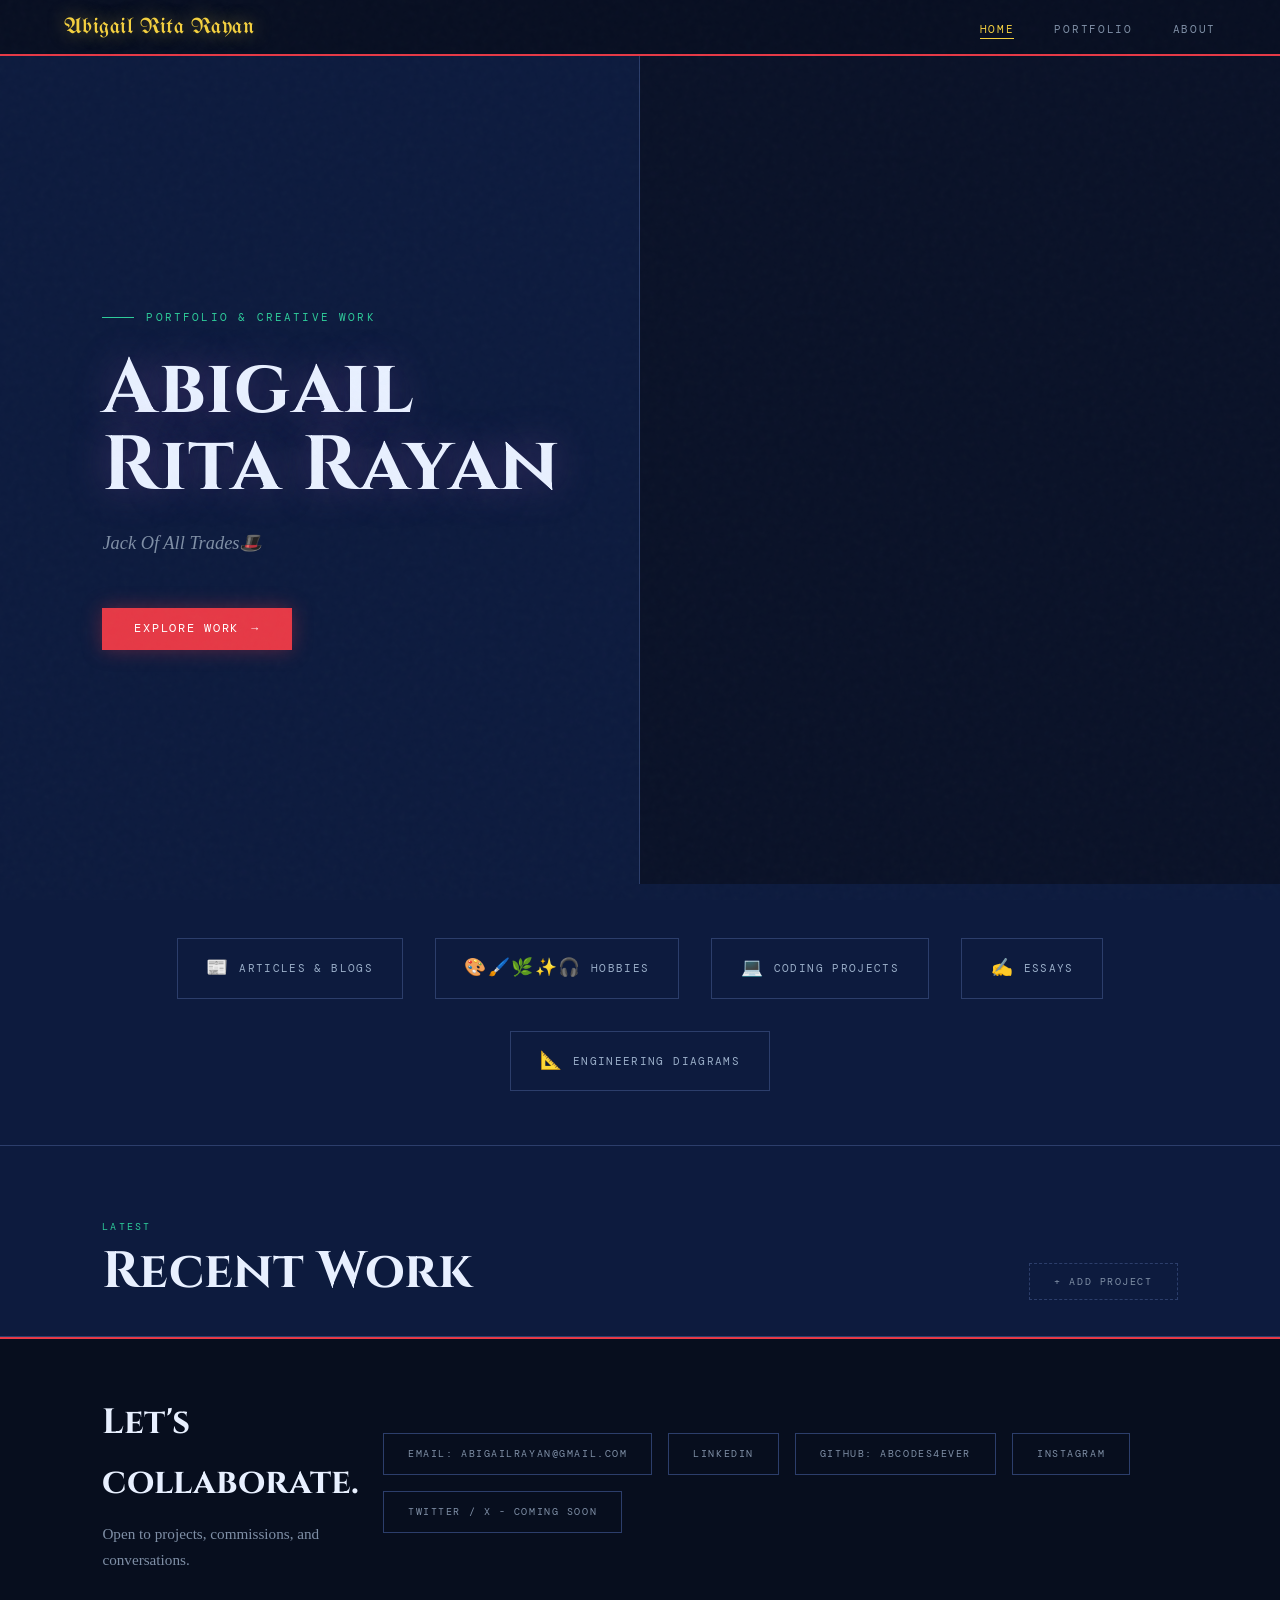
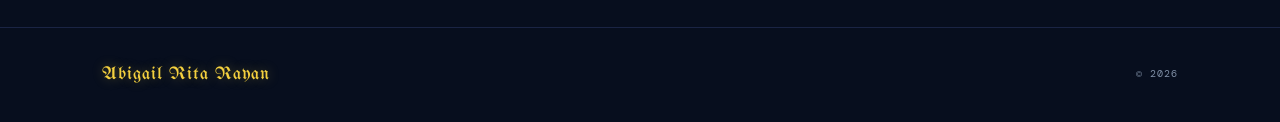
==== commit eb9f133a: "Implement Supabase integration for project management and profile photo handling" ====
--- a/index.html
+++ b/index.html
@@ -7,6 +7,7 @@
   <link rel="preconnect" href="https://fonts.googleapis.com">
   <link href="https://fonts.googleapis.com/css2?family=UnifrakturMaguntia&family=Cinzel:wght@400;600;700&family=IM+Fell+English:ital@0;1&family=DM+Mono:wght@300;400;500&display=swap" rel="stylesheet">
   <link rel="stylesheet" href="style.css">
+  <script src="https://cdn.jsdelivr.net/npm/@supabase/supabase-js@2"></script>
 </head>
 <body>
 
@@ -84,7 +85,7 @@
         <div class="section-label">Latest</div>
         <h2 class="section-title">Recent Work</h2>
       </div>
-      <button class="add-project-btn" onclick="openModal()">+ Add Project</button>
+      <button class="add-project-btn admin-only" onclick="openModal()">+ Add Project</button>
     </div>
     <div class="portfolio-grid" id="home-preview-grid">
       <!-- filled by JS -->
@@ -122,7 +123,7 @@
         <div class="section-label">All Work</div>
         <h2 class="section-title">Portfolio</h2>
       </div>
-      <button class="add-project-btn" onclick="openModal()">+ Add Project</button>
+      <button class="add-project-btn admin-only" onclick="openModal()">+ Add Project</button>
     </div>
     <div class="filter-bar" id="filter-bar">
       <button class="filter-btn active" data-filter="all" onclick="applyFilter('all', this)">All</button>
@@ -168,7 +169,7 @@
           <span id="avatar-emoji" style="font-size:5rem;">🧑‍💻</span>
 
           <!-- Must be deleted later-->
-          <label for="photo-upload" title="Upload your photo"
+          <label for="photo-upload" class="admin-only" title="Upload your photo"
             style="position:absolute;bottom:10px;right:10px;background:var(--rust);color:#fff;
             font-family:'DM Mono',monospace;font-size:0.6rem;letter-spacing:0.1em;
             padding:5px 10px;cursor:pointer;opacity:0.85;transition:opacity 0.2s;">
@@ -332,7 +333,136 @@
   </div>
 </div>
 
+<!-- EDIT PROJECT MODAL -->
+<div class="modal-overlay" id="edit-modal-overlay" onclick="closeEditModalOnOverlay(event)">
+  <div class="modal">
+    <div class="modal-header">
+      <span class="modal-title">Edit Project</span>
+      <button class="modal-close" onclick="closeEditModal()">✕</button>
+    </div>
+    <div class="modal-body">
+      <input type="hidden" id="edit-id" />
+      <div class="form-group">
+        <label class="form-label">Project Title *</label>
+        <input class="form-input" id="edit-title" />
+      </div>
+      <div class="form-row">
+        <div class="form-group">
+          <label class="form-label">Category *</label>
+          <select class="form-select" id="edit-type">
+            <option value="article">Article / Blog</option>
+            <option value="video">Edited Video</option>
+            <option value="code">Coding Project</option>
+            <option value="essay">Essay</option>
+            <option value="diagram">Engineering Diagram</option>
+          </select>
+        </div>
+        <div class="form-group">
+          <label class="form-label">Date</label>
+          <input class="form-input" id="edit-date" type="month" />
+        </div>
+      </div>
+      <div class="form-group">
+        <label class="form-label">Short Description</label>
+        <textarea class="form-textarea" id="edit-desc"></textarea>
+      </div>
+      <div class="form-row">
+        <div class="form-group">
+          <label class="form-label">Tags (comma-separated)</label>
+          <input class="form-input" id="edit-tags" />
+        </div>
+        <div class="form-group">
+          <label class="form-label">Link (optional)</label>
+          <input class="form-input" id="edit-link" />
+        </div>
+      </div>
+      <div class="form-group" style="display:flex;align-items:center;gap:0.75rem;">
+        <input type="checkbox" id="edit-featured" style="width:16px;height:16px;accent-color:var(--rust);" />
+        <label class="form-label" for="edit-featured" style="margin:0;cursor:pointer;">Feature this project</label>
+      </div>
+      <button class="btn-primary" onclick="saveEdit()">Save Changes →</button>
+    </div>
+  </div>
+</div>
+
+<script src="supabase.js"></script>
 <script>
+  // ── SUPABASE SETUP ──────────────────────────────────
+  let projects = [];
+  
+  async function loadProjects() {
+    try {
+      projects = await db.getProjects();
+      nextId = projects.length ? Math.max(...projects.map(p => p.id)) + 1 : 1;
+    } catch(e) {
+      console.error('Could not load projects:', e);
+    }
+  }
+
+  async function saveProjects() {
+    // no-op: individual operations now call db directly
+  }
+
+  async function addProject() {
+    const title = document.getElementById('inp-title').value.trim();
+    if (!title) { alert('Please enter a project title.'); return; }
+    const type     = document.getElementById('inp-type').value;
+    const date     = document.getElementById('inp-date').value;
+    const desc     = document.getElementById('inp-desc').value.trim() || 'No description provided.';
+    const tagsRaw  = document.getElementById('inp-tags').value;
+    const link     = document.getElementById('inp-link').value.trim() || '#';
+    const featured = document.getElementById('inp-featured').checked;
+    const tags     = tagsRaw.split(',').map(t => t.trim()).filter(Boolean);
+
+    if (featured) {
+      projects.forEach(p => p.featured = false);
+      await Promise.all(projects.map(p => db.updateProject(p)));
+    }
+
+    const newProject = { title, type, desc, tags, date, link, featured };
+    const newId = await db.addProject(newProject);
+    newProject.id = newId;
+    projects.unshift(newProject);
+
+    ['inp-title','inp-date','inp-desc','inp-tags','inp-link'].forEach(id => document.getElementById(id).value = '');
+    document.getElementById('inp-featured').checked = false;
+    document.getElementById('inp-type').value = 'article';
+
+    closeModal();
+    renderHomePreview();
+    renderPortfolio(currentFilter);
+  }
+  
+  async function saveEdit() {
+    const id = parseInt(document.getElementById('edit-id').value);
+    const p  = projects.find(p => p.id === id);
+    if (!p) return;
+    const featured = document.getElementById('edit-featured').checked;
+    if (featured) {
+      projects.forEach(p => p.featured = false);
+      await Promise.all(projects.map(p => db.updateProject(p)));
+    }
+    p.title    = document.getElementById('edit-title').value.trim() || p.title;
+    p.type     = document.getElementById('edit-type').value;
+    p.date     = document.getElementById('edit-date').value;
+    p.desc     = document.getElementById('edit-desc').value.trim() || p.desc;
+    p.tags     = document.getElementById('edit-tags').value.split(',').map(t => t.trim()).filter(Boolean);
+    p.link     = document.getElementById('edit-link').value.trim() || '#';
+    p.featured = featured;
+    await db.updateProject(p);
+    closeEditModal();
+    renderHomePreview();
+    renderPortfolio(currentFilter);
+  }
+
+  async function deleteProject(id) {
+    if (!confirm('Delete this project? This cannot be undone.')) return;
+    await db.deleteProject(id);
+    projects = projects.filter(p => p.id !== id);
+    renderHomePreview();
+    renderPortfolio(currentFilter);
+  }
+
   // ── STATE ──────────────────────────────────────────
   const TYPE_META = {
     article:  { label: 'Article / Blog',       dot: 'dot-article',  text: 'type-text-article',  emoji: '📰' },
@@ -341,8 +471,6 @@
     essay:    { label: 'Essay',                dot: 'dot-essay',    text: 'type-text-essay',    emoji: '✍️' },
     diagram:  { label: 'Engineering Diagram',  dot: 'dot-diagram',  text: 'type-text-diagram',  emoji: '📐' },
   };
-
-  let projects = [];
 
   let currentFilter = 'all';
   let nextId = 6;
@@ -403,45 +531,60 @@
 
   // ── RENDER CARDS ───────────────────────────────────
   function cardHTML(p) {
-    const m = TYPE_META[p.type];
-    const tagsHTML = (p.tags || []).map(t => `<span class="tag">${t}</span>`).join('');
-    const dateStr = p.date ? p.date.replace('-', ' / ') : '';
-    if (p.featured) {
-      return `
-        <div class="project-card featured" onclick="cardClick('${p.link}')">
-          <div class="featured-left">
-            <span class="featured-badge">Featured</span>
-            <div class="card-type">
-              <span class="type-dot ${m.dot}"></span>
-              <span class="${m.text}">${m.label}</span>
-            </div>
-            <h2 class="featured-title">${p.title}</h2>
-            <div class="card-tags">${tagsHTML}</div>
+  const m = TYPE_META[p.type];
+  const tagsHTML = (p.tags || []).map(t => `<span class="tag">${t}</span>`).join('');
+  const dateStr = p.date ? p.date.replace('-', ' / ') : '';
+  const editBtn = `<button onclick="event.stopPropagation(); openEditModal(${p.id})"
+    style="font-family:'DM Mono',monospace;font-size:0.58rem;letter-spacing:0.12em;
+    text-transform:uppercase;padding:4px 10px;border:1px solid var(--border);
+    background:none;color:#7f8fa6;cursor:pointer;transition:all 0.2s;"
+    onmouseover="this.style.borderColor='var(--gold)';this.style.color='var(--gold)'"
+    onmouseout="this.style.borderColor='var(--border)';this.style.color='#7f8fa6'">
+    ✎ Edit</button>`;
+  const deleteBtn = `<button onclick="event.stopPropagation(); deleteProject(${p.id})"
+    style="font-family:'DM Mono',monospace;font-size:0.58rem;letter-spacing:0.12em;
+    text-transform:uppercase;padding:4px 10px;border:1px solid var(--border);
+    background:none;color:#7f8fa6;cursor:pointer;transition:all 0.2s;"
+    onmouseover="this.style.borderColor='var(--rust)';this.style.color='var(--rust)'"
+    onmouseout="this.style.borderColor='var(--border)';this.style.color='#7f8fa6'">
+    ✕ Delete</button>`;
+
+  if (p.featured) {
+    return `
+      <div class="project-card featured" onclick="cardClick('${p.link}')">
+        <div class="featured-left">
+          <span class="featured-badge">Featured</span>
+          <div class="card-type">
+            <span class="type-dot ${m.dot}"></span>
+            <span class="${m.text}">${m.label}</span>
           </div>
-          <div>
-            <p class="card-desc">${p.desc}</p>
-            <div class="card-meta">
-              <span>${dateStr}</span>
-              <span>${p.link && p.link !== '#' ? '↗ View Project' : 'No link yet'}</span>
-            </div>
+          <h2 class="featured-title">${p.title}</h2>
+          <div class="card-tags">${tagsHTML}</div>
+        </div>
+        <div>
+          <p class="card-desc">${p.desc}</p>
+          <div class="card-meta">
+            <span>${dateStr}</span>
+            <div style="display:flex;gap:8px;">${editBtn}${deleteBtn}</div>
           </div>
-        </div>`;
-    }
-    return `
-      <div class="project-card" onclick="cardClick('${p.link}')">
-        <div class="card-type">
-          <span class="type-dot ${m.dot}"></span>
-          <span class="${m.text}">${m.label}</span>
-        </div>
-        <h3 class="card-title">${p.title}</h3>
-        <p class="card-desc">${p.desc}</p>
-        <div class="card-tags">${tagsHTML}</div>
-        <div class="card-meta">
-          <span>${dateStr}</span>
-          <span>${p.link && p.link !== '#' ? '↗ View' : ''}</span>
         </div>
       </div>`;
   }
+  return `
+    <div class="project-card" onclick="cardClick('${p.link}')">
+      <div class="card-type">
+        <span class="type-dot ${m.dot}"></span>
+        <span class="${m.text}">${m.label}</span>
+      </div>
+      <h3 class="card-title">${p.title}</h3>
+      <p class="card-desc">${p.desc}</p>
+      <div class="card-tags">${tagsHTML}</div>
+      <div class="card-meta">
+        <span>${dateStr}</span>
+        <div style="display:flex;gap:8px;">${editBtn}${deleteBtn}</div>
+      </div>
+    </div>`;
+}
 
   function cardClick(link) {
     if (link && link !== '#') window.open(link, '_blank');
@@ -492,43 +635,53 @@
     if (e.target === document.getElementById('modal-overlay')) closeModal();
   }
 
-  function addProject() {
-    const title = document.getElementById('inp-title').value.trim();
-    if (!title) { alert('Please enter a project title.'); return; }
-    const type     = document.getElementById('inp-type').value;
-    const date     = document.getElementById('inp-date').value;
-    const desc     = document.getElementById('inp-desc').value.trim() || 'No description provided.';
-    const tagsRaw  = document.getElementById('inp-tags').value;
-    const link     = document.getElementById('inp-link').value.trim() || '#';
-    const featured = document.getElementById('inp-featured').checked;
-    const tags     = tagsRaw.split(',').map(t => t.trim()).filter(Boolean);
-
+  function openEditModal(id) {
+    const p = projects.find(p => p.id === id);
+    if (!p) return;
+    document.getElementById('edit-id').value       = p.id;
+    document.getElementById('edit-title').value    = p.title;
+    document.getElementById('edit-type').value     = p.type;
+    document.getElementById('edit-date').value     = p.date || '';
+    document.getElementById('edit-desc').value     = p.desc;
+    document.getElementById('edit-tags').value     = (p.tags || []).join(', ');
+    document.getElementById('edit-link').value     = p.link !== '#' ? p.link : '';
+    document.getElementById('edit-featured').checked = p.featured;
+    document.getElementById('edit-modal-overlay').classList.add('open');
+  }
+
+  function closeEditModal() {
+    document.getElementById('edit-modal-overlay').classList.remove('open');
+  }
+
+  function closeEditModalOnOverlay(e) {
+    if (e.target === document.getElementById('edit-modal-overlay')) closeEditModal();
+  }
+
+  function saveEdit() {
+    const id = parseInt(document.getElementById('edit-id').value);
+    const p  = projects.find(p => p.id === id);
+    if (!p) return;
+    const featured = document.getElementById('edit-featured').checked;
     if (featured) projects.forEach(p => p.featured = false);
-
-    projects.unshift({ id: nextId++, title, type, desc, tags, date, link, featured });
-
-    saveProjects(); // 👈 new line
-
-    ['inp-title','inp-date','inp-desc','inp-tags','inp-link'].forEach(id => document.getElementById(id).value = '');
-    document.getElementById('inp-featured').checked = false;
-    document.getElementById('inp-type').value = 'article';
-
-    closeModal();
+    p.title    = document.getElementById('edit-title').value.trim() || p.title;
+    p.type     = document.getElementById('edit-type').value;
+    p.date     = document.getElementById('edit-date').value;
+    p.desc     = document.getElementById('edit-desc').value.trim() || p.desc;
+    p.tags     = document.getElementById('edit-tags').value.split(',').map(t => t.trim()).filter(Boolean);
+    p.link     = document.getElementById('edit-link').value.trim() || '#';
+    p.featured = featured;
+    saveProjects();
+    closeEditModal();
     renderHomePreview();
     renderPortfolio(currentFilter);
   }
 
-  // ── SAVING PROJECT UPLOADS ─────────────────────────
-  function saveProjects() {
-    localStorage.setItem('joat_projects', JSON.stringify(projects));
-  }
-
-  function loadProjects() {
-    const saved = localStorage.getItem('joat_projects');
-    if (saved) {
-      projects = JSON.parse(saved);
-      nextId = projects.length ? Math.max(...projects.map(p => p.id)) + 1 : 1;
-    }
+  function deleteProject(id) {
+    if (!confirm('Delete this project? This cannot be undone.')) return;
+    projects = projects.filter(p => p.id !== id);
+    saveProjects();
+    renderHomePreview();
+    renderPortfolio(currentFilter);
   }
 
   // ── PROFILE PHOTO UPLOAD ─────────────────────────
@@ -536,32 +689,38 @@
     const file = event.target.files[0];
     if (!file) return;
     const reader = new FileReader();
-    reader.onload = function(e) {
-      const img = document.getElementById('profile-photo');
+    reader.onload = async function(e) {
+      const img   = document.getElementById('profile-photo');
       const emoji = document.getElementById('avatar-emoji');
       img.src = e.target.result;
-      img.style.display = 'block';
+      img.style.display   = 'block';
       emoji.style.display = 'none';
-      localStorage.setItem('profilePhoto', e.target.result); // 👈 saves the photo
+      await db.savePhoto(e.target.result); // saves to Supabase for everyone
     };
     reader.readAsDataURL(file);
   }
 
   // ── INIT ───────────────────────────────────────────
-  loadProjects();
-  document.getElementById('year').textContent = new Date().getFullYear();
-  const savedPhoto = localStorage.getItem('profilePhoto');
-  if (savedPhoto) {
-    const img = document.getElementById('profile-photo');
-    const emoji = document.getElementById('avatar-emoji');
-    img.src = savedPhoto;
-    img.style.display = 'block';
-    emoji.style.display = 'none';
-  }
-  document.querySelectorAll('.year-span').forEach(s => s.textContent = new Date().getFullYear());
-  buildHeroGrid();
-  renderHomePreview();
-  updateFooterCounts();
+  (async () => {
+    document.getElementById('year').textContent = new Date().getFullYear();
+    document.querySelectorAll('.year-span').forEach(s => s.textContent = new Date().getFullYear());
+
+    await loadProjects();
+
+    // Load saved photo for everyone
+    const savedPhoto = await db.getPhoto();
+    if (savedPhoto) {
+      const img   = document.getElementById('profile-photo');
+      const emoji = document.getElementById('avatar-emoji');
+      img.src = savedPhoto;
+      img.style.display   = 'block';
+      emoji.style.display = 'none';
+    }
+
+    buildHeroGrid();
+    renderHomePreview();
+    updateFooterCounts();
+  })();
 </script>
 </body>
 </html>
--- a/style.css
+++ b/style.css
@@ -1,3 +1,6 @@
+/* To show the buttons again while editing, remove display: none !important; from .admin-only */
+.admin-only {}
+
 :root {
     /* Alice in Wonderland palette */
     --ink: #1a0a2e;           /* deep night violet */
@@ -828,4 +831,4 @@
     .skills-grid { margin: 0 5vw; }
     .timeline { padding: 4vh 5vw; }
     .section-header { padding: 6vh 5vw 3vh; }
-}+}
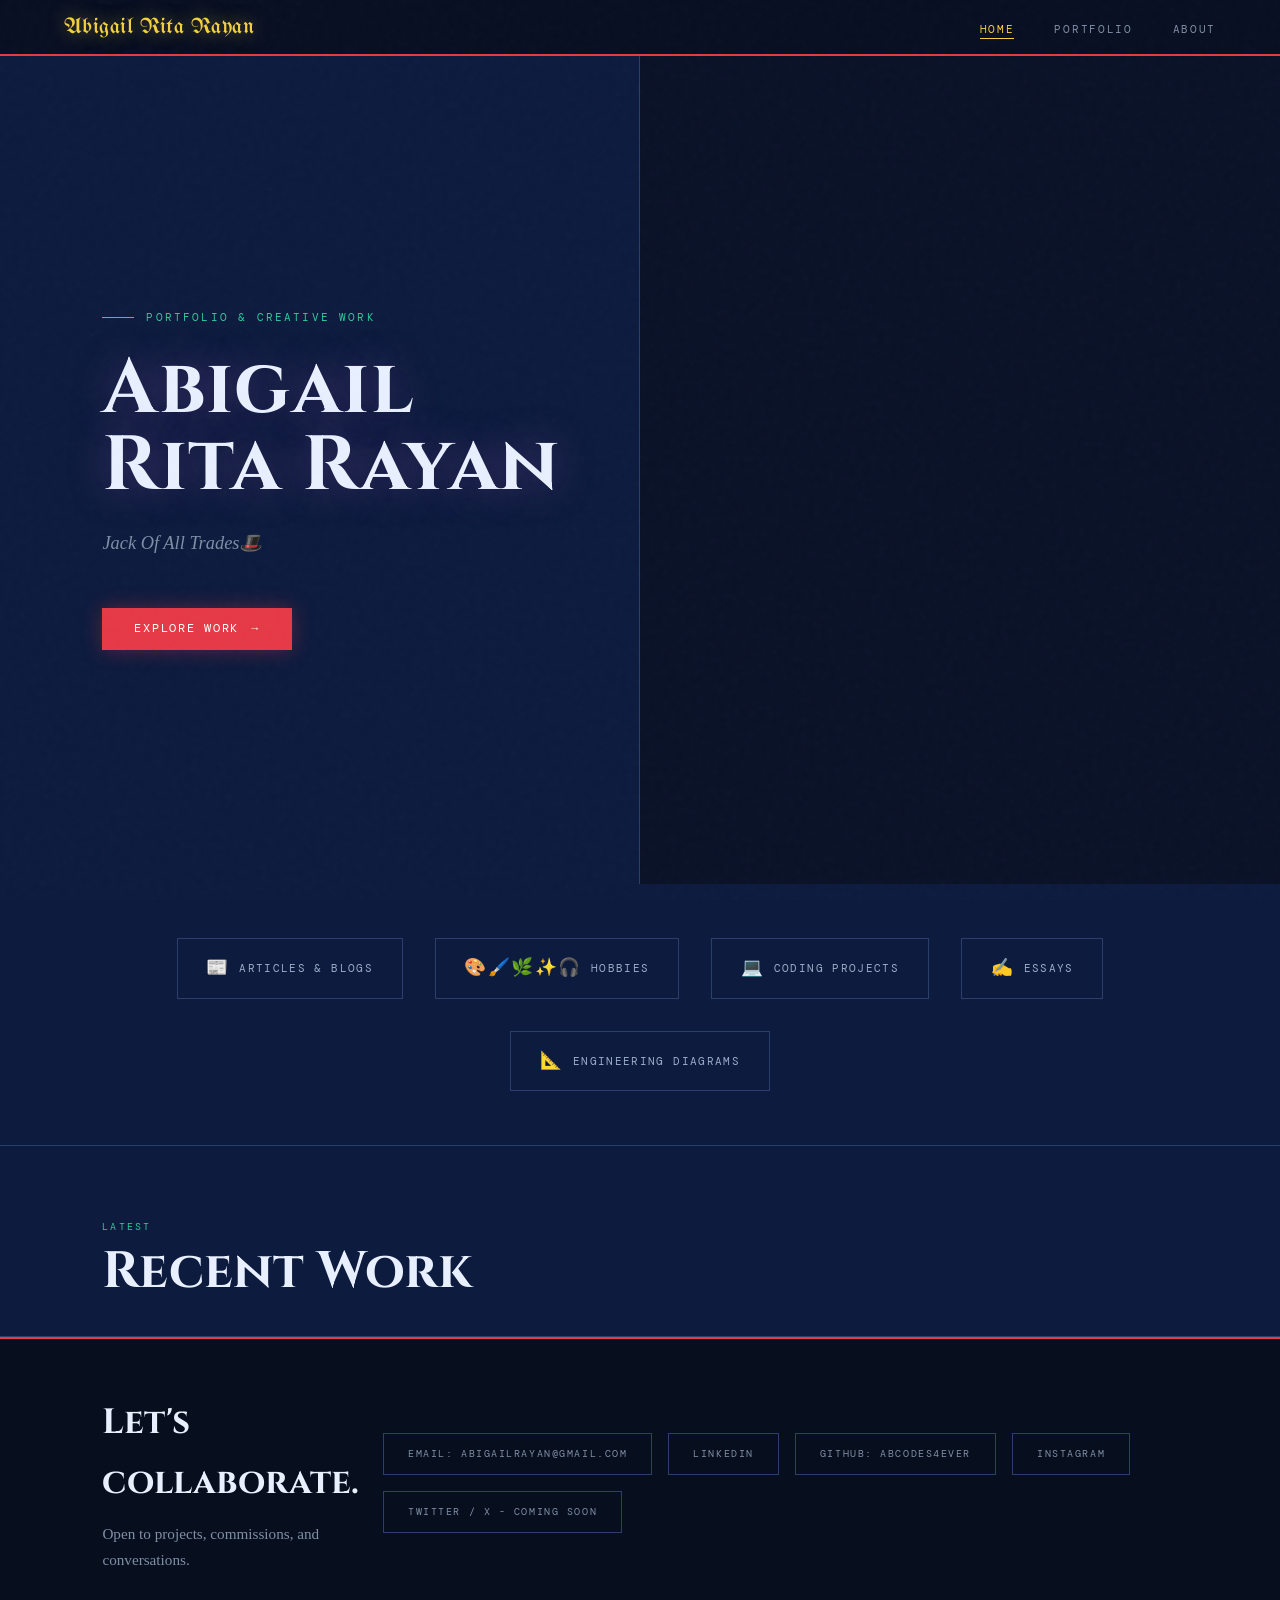
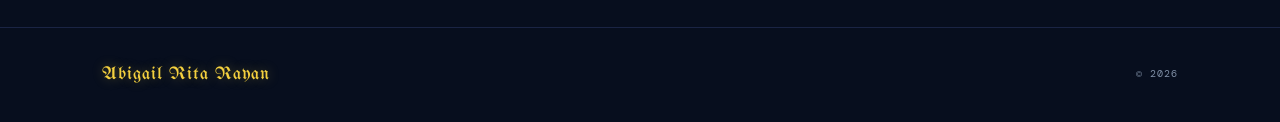
==== commit cea56ab4: "Update admin-only button visibility to the project edit & delete buttons and modal functionality" ====
--- a/index.html
+++ b/index.html
@@ -168,7 +168,7 @@
             style="width:100%;height:100%;object-fit:cover;display:none;">
           <span id="avatar-emoji" style="font-size:5rem;">🧑‍💻</span>
 
-          <!-- Must be deleted later-->
+          <!-- Can be made invisible -->
           <label for="photo-upload" class="admin-only" title="Upload your photo"
             style="position:absolute;bottom:10px;right:10px;background:var(--rust);color:#fff;
             font-family:'DM Mono',monospace;font-size:0.6rem;letter-spacing:0.1em;
@@ -338,7 +338,7 @@
   <div class="modal">
     <div class="modal-header">
       <span class="modal-title">Edit Project</span>
-      <button class="modal-close" onclick="closeEditModal()">✕</button>
+      <button class="modal-close admin-only" onclick="closeEditModal()">✕</button>
     </div>
     <div class="modal-body">
       <input type="hidden" id="edit-id" />
@@ -565,7 +565,7 @@
           <p class="card-desc">${p.desc}</p>
           <div class="card-meta">
             <span>${dateStr}</span>
-            <div style="display:flex;gap:8px;">${editBtn}${deleteBtn}</div>
+            <div style="display:flex;gap:8px;" class = "admin-only">${editBtn}${deleteBtn}</div>
           </div>
         </div>
       </div>`;
@@ -581,7 +581,7 @@
       <div class="card-tags">${tagsHTML}</div>
       <div class="card-meta">
         <span>${dateStr}</span>
-        <div style="display:flex;gap:8px;">${editBtn}${deleteBtn}</div>
+        <div style="display:flex;gap:8px;" class = "admin-only">${editBtn}${deleteBtn}</div>
       </div>
     </div>`;
 }
--- a/style.css
+++ b/style.css
@@ -1,5 +1,5 @@
 /* To show the buttons again while editing, remove display: none !important; from .admin-only */
-.admin-only {}
+.admin-only {display: none !important;}
 
 :root {
     /* Alice in Wonderland palette */
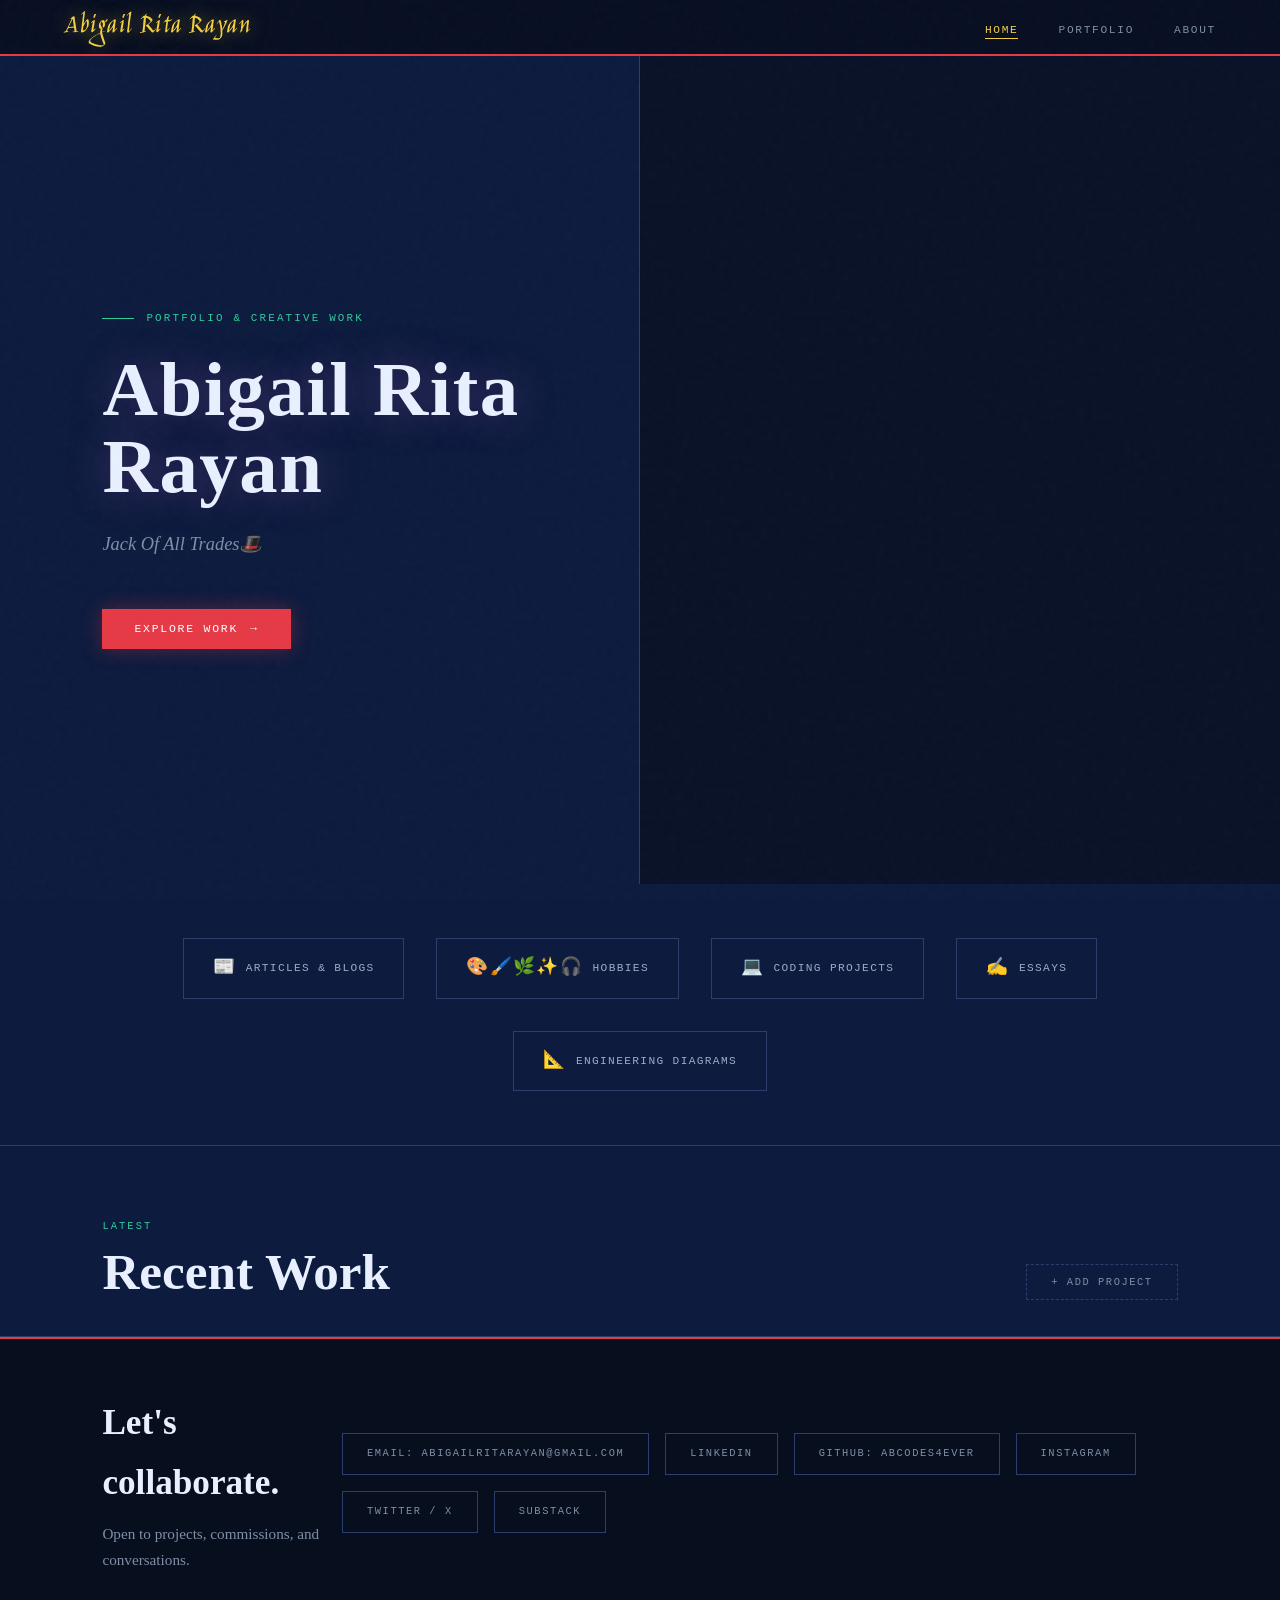
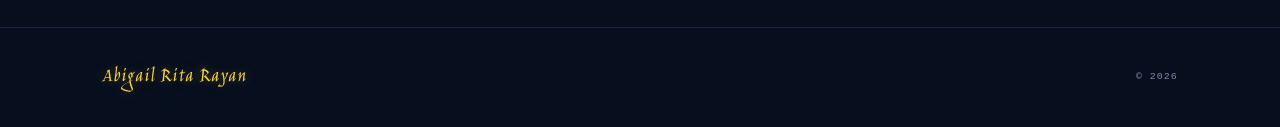
==== commit b3c233c2: "Update font styles and contact links in index.html and style.css" ====
--- a/index.html
+++ b/index.html
@@ -5,7 +5,8 @@
   <meta name="viewport" content="width=device-width, initial-scale=1.0"/>
   <title>Abigail Rita Rayan</title>
   <link rel="preconnect" href="https://fonts.googleapis.com">
-  <link href="https://fonts.googleapis.com/css2?family=UnifrakturMaguntia&family=Cinzel:wght@400;600;700&family=IM+Fell+English:ital@0;1&family=DM+Mono:wght@300;400;500&display=swap" rel="stylesheet">
+  <link rel="preconnect" href="https://fonts.gstatic.com" crossorigin>
+  <link href="https://fonts.googleapis.com/css2?family=Jim+Nightshade&display=swap" rel="stylesheet">
   <link rel="stylesheet" href="style.css">
   <script src="https://cdn.jsdelivr.net/npm/@supabase/supabase-js@2"></script>
 </head>
@@ -98,11 +99,12 @@
       <p>Open to projects, commissions, and conversations.</p>
     </div>
     <div class="contact-links">
-      <a class="contact-link" href="https://mailto:abigailrayan@gmail.com">Email: abigailrayan@gmail.com</a>
+      <a class="contact-link" href="https://mailto:abigailritarayan@gmail.com">Email: abigailritarayan@gmail.com</a>
       <a class="contact-link" href="https://www.linkedin.com/in/abigail-rita-rayan-aa536a3a2?utm_source=share_via&utm_content=profile&utm_medium=member_android">LinkedIn</a>
       <a class="contact-link" href="https://github.com/Abcodes4ever">GitHub: Abcodes4ever</a>
       <a class="contact-link" href="https://www.instagram.com/alice_not._.in_wonderland?igsh=MWt4ajdyOWY3OHo4dA==">Instagram</a>
-      <a class="contact-link" href="#">Twitter / X - Coming Soon </a>
+      <a class="contact-link" href="https://x.com/alice0_0here">Twitter / X</a>
+      <a class="contact-link" href="https://substack.com/@aliceaintinwonderland">Substack</a>
     </div>
   </div>
 
@@ -128,10 +130,10 @@
     <div class="filter-bar" id="filter-bar">
       <button class="filter-btn active" data-filter="all" onclick="applyFilter('all', this)">All</button>
       <button class="filter-btn" data-filter="article" onclick="applyFilter('article', this)">Articles & Blogs</button>
-      <button class="filter-btn" data-filter="video" onclick="applyFilter('video', this)">Hobbies</button>
       <button class="filter-btn" data-filter="code" onclick="applyFilter('code', this)">Coding</button>
       <button class="filter-btn" data-filter="essay" onclick="applyFilter('essay', this)">Essays</button>
       <button class="filter-btn" data-filter="diagram" onclick="applyFilter('diagram', this)">Engineering Diagrams</button>
+      <button class="filter-btn" data-filter="video" onclick="applyFilter('video', this)">Hobbies</button>
     </div>
     <div class="portfolio-grid" id="portfolio-grid">
     </div>
@@ -152,7 +154,7 @@
   <section class="about-hero">
     <div class="about-left">
       <h1 class="about-name">Hello,<br>I'm <em>Abigail Rita Rayan</em>.</h1>
-      <p class="about-tagline">Writer · Engineer · Artist · Builder</p>
+      <p class="about-tagline">Developer · Engineer · Writer · Artist</p>
       <div class="about-bio">
         <p>Hey there! I'm a passionate young digital artisan (programmer), who loves to craft functional masterpieces using various programming languages (preferably Python).</p>
         <p>With aspirations to make the world a better place, I often try my best to come up with ideas that help people.</p>
@@ -239,7 +241,7 @@
         <div class="timeline-year">2025 – Present</div>
         <div class="timeline-content">
           <h4>Current Role</h4>
-          <p>Studying 1st yr Computer Science and Engineering</p>
+          <p>Studying M.Tech Computer Science and Engineering (5-yr Integrated)</p>
         </div>
       </div>
       <div class="timeline-item">
@@ -265,11 +267,12 @@
       <p>Collaborations, commissions, and conversations welcome.</p>
     </div>
     <div class="contact-links">
-      <a class="contact-link" href="https://mailto:abigailrayan@gmail.com">Email: abigailrayan@gmail.com</a>
+      <a class="contact-link" href="https://mailto:abigailritarayan@gmail.com">Email: abigailritarayan@gmail.com</a>
       <a class="contact-link" href="https://www.linkedin.com/in/abigail-rita-rayan-aa536a3a2?utm_source=share_via&utm_content=profile&utm_medium=member_android">LinkedIn</a>
       <a class="contact-link" href="https://github.com/Abcodes4ever">GitHub: Abcodes4ever</a>
       <a class="contact-link" href="https://www.instagram.com/alice_not._.in_wonderland?igsh=MWt4ajdyOWY3OHo4dA==">Instagram</a>
-      <a class="contact-link" href="#">Twitter / X - Coming Soon </a>
+      <a class="contact-link" href="https://x.com/alice0_0here">Twitter / X</a>
+      <a class="contact-link" href="https://substack.com/@aliceaintinwonderland">Substack</a>
     </div>
   </div>
 
--- a/style.css
+++ b/style.css
@@ -1,5 +1,5 @@
 /* To show the buttons again while editing, remove display: none !important; from .admin-only */
-.admin-only {display: none !important;}
+.admin-only {}
 
 :root {
     /* Alice in Wonderland palette */
@@ -64,8 +64,8 @@
 }
 
 .nav-logo {
-    font-family: 'UnifrakturMaguntia', cursive;
-    font-size: 1.4rem;
+    font-family: 'Jim Nightshade', cursive;
+    font-size: 1.8rem;
     color: var(--gold);
     cursor: pointer;
     letter-spacing: 0.02em;
@@ -669,9 +669,9 @@
 }
 
 .footer-logo {
-    font-family: 'UnifrakturMaguntia', cursive;
+    font-family: 'Jim Nightshade', cursive;
     color: var(--gold);
-    font-size: 1.1rem;
+    font-size: 1.3rem;
     text-shadow: 0 0 12px rgba(244,208,63,0.35);
 }
 
